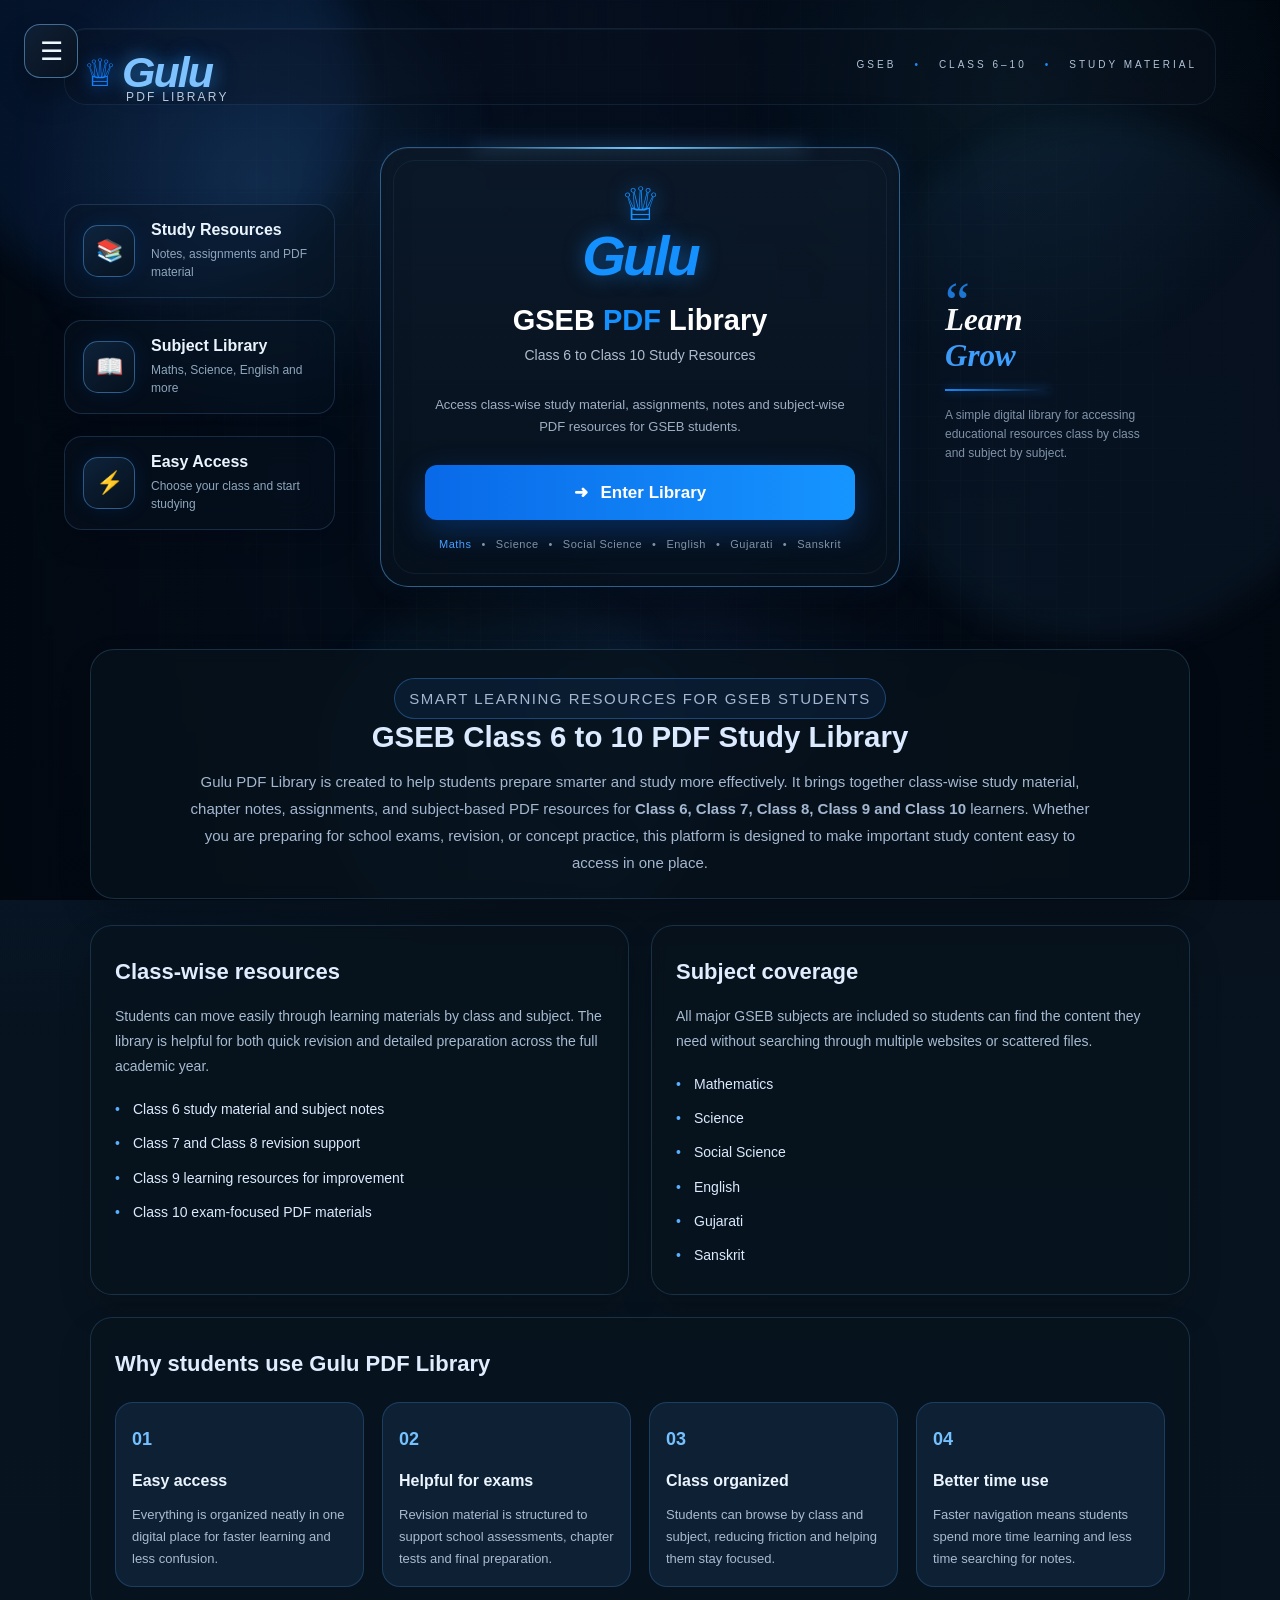
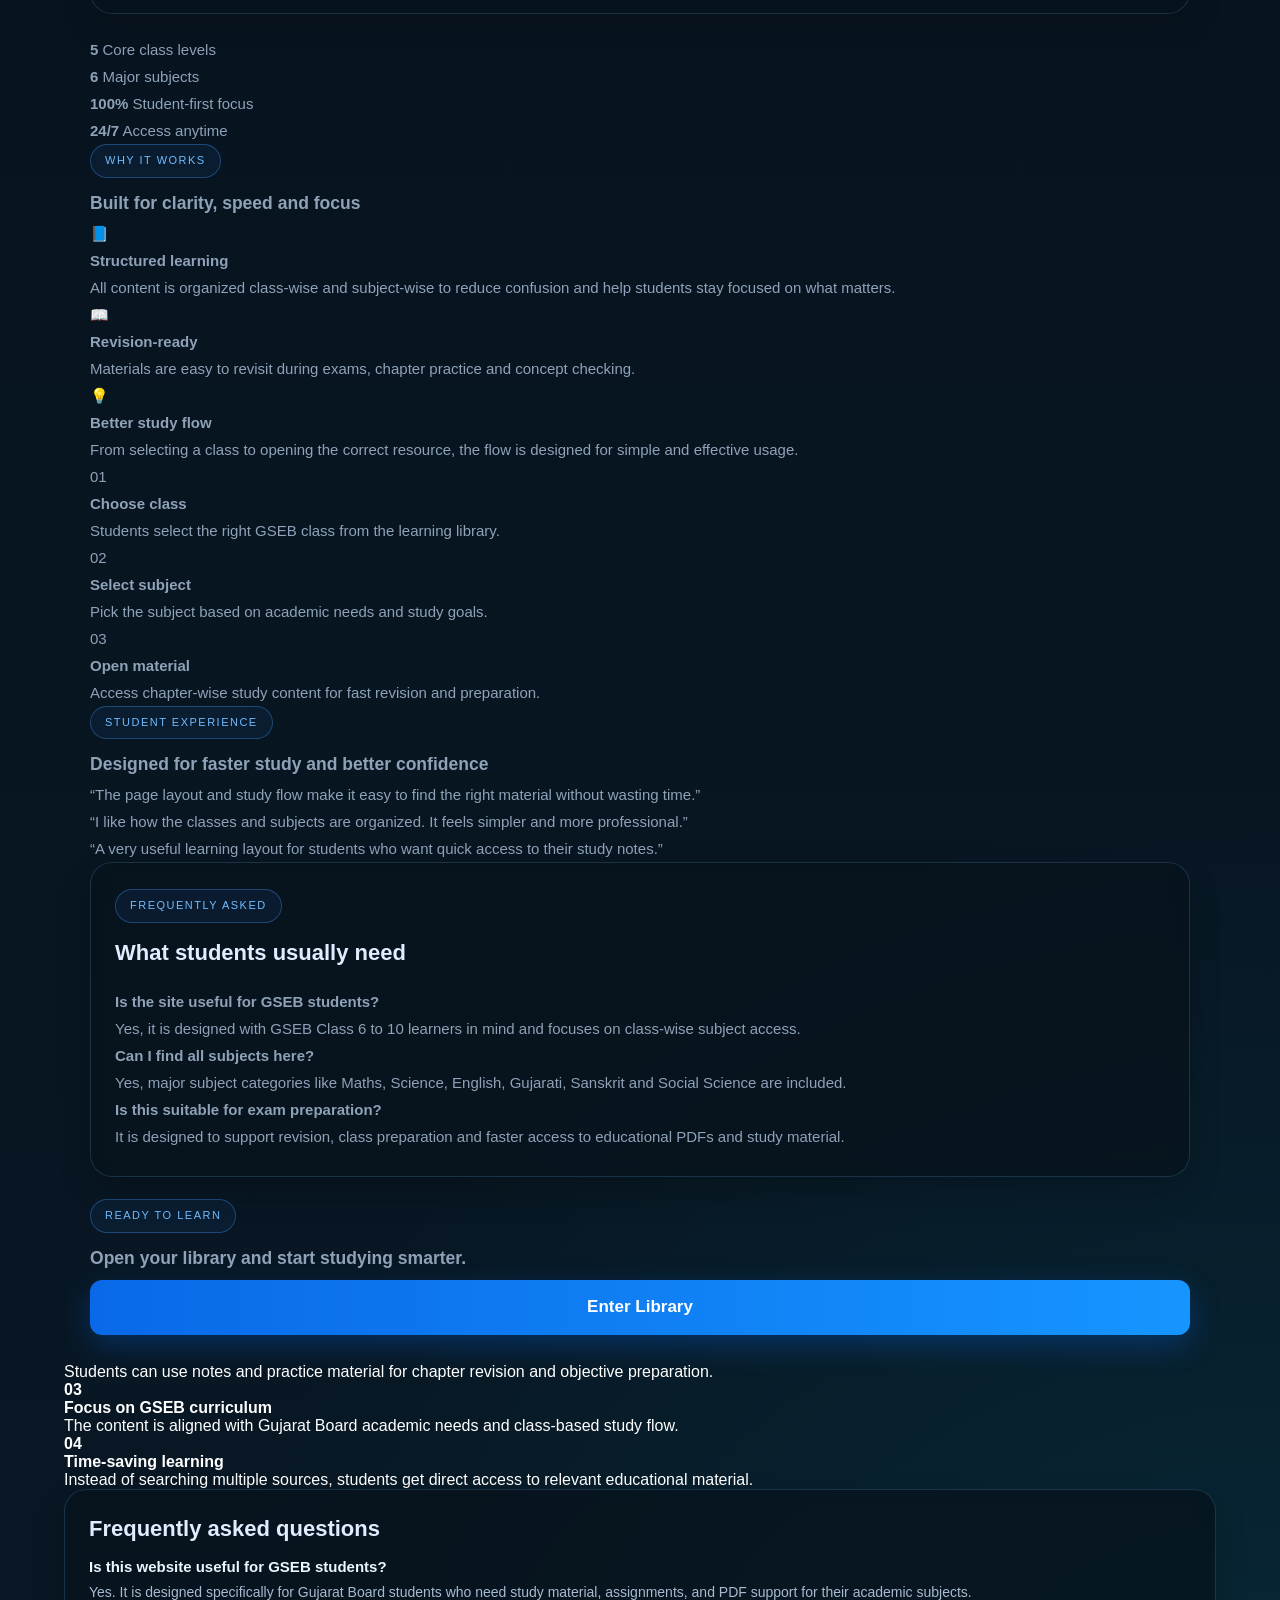
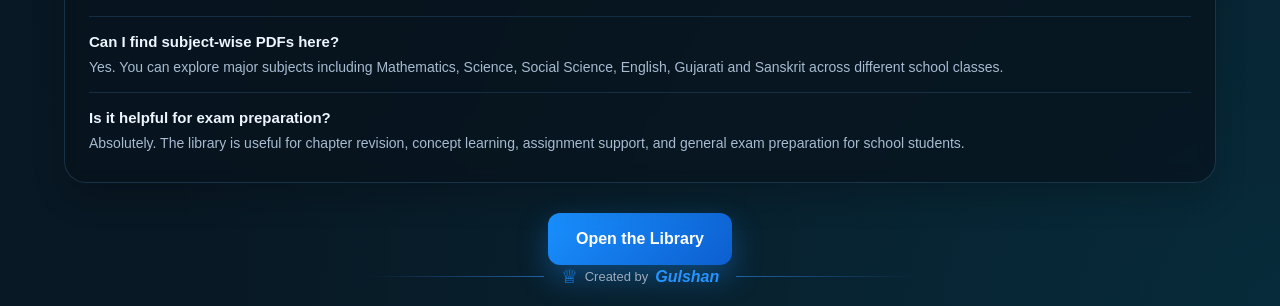
==== index.html @ 65ab962f "gg" ====
<!DOCTYPE html>
<html lang="en">

<head>

    <!-- =========================================
         BASIC SEO / DOCUMENT SETTINGS
    ========================================== -->

    <meta charset="UTF-8">

    <meta
        name="viewport"
        content="width=device-width, initial-scale=1.0"
    >

    <meta
        name="theme-color"
        content="#07111f"
    >

    <meta
        name="author"
        content="Gulshan"
    >

    <meta
        name="description"
        content="Gulu PDF Library offers GSEB Class 6 to 10 study material, notes, assignments, important questions and subject-wise PDF resources for Maths, Science, Social Science, English, Gujarati and Sanskrit."
    >

    <meta
        name="keywords"
        content="Gulu PDF Library, GSEB study material, GSEB Class 6 to 10, Gujarat Board notes, Class 6 PDF, Class 7 PDF, Class 8 PDF, Class 9 PDF, Class 10 PDF, Maths PDF, Science PDF, Social Science PDF, English PDF, Gujarati PDF, Sanskrit PDF, GSEB assignments, GSEB questions, student study resources"
    >

    <meta
        name="robots"
        content="index, follow, max-image-preview:large"
    >

    <meta
        name="googlebot"
        content="index, follow"
    >


    <!-- Canonical -->

    <link
        rel="canonical"
        href="https://luminexcodes-cpu.github.io/PDF_VIEWER_WEBSITE/"
    >


    <!-- Open Graph -->

    <meta
        property="og:type"
        content="website"
    >

    <meta
        property="og:title"
        content="Gulu PDF Library | GSEB Class 6 to 10 Study Material"
    >

    <meta
        property="og:description"
        content="GSEB Class 6 to 10 study material, assignments, notes and subject-wise PDF resources for students."
    >

    <meta
        property="og:url"
        content="https://luminexcodes-cpu.github.io/PDF_VIEWER_WEBSITE/"
    >

    <meta
        property="og:site_name"
        content="Gulu PDF Library"
    >

    <meta
        property="og:image"
        content="https://luminexcodes-cpu.github.io/PDF_VIEWER_WEBSITE/logo.png"
    >


    <!-- Browser title -->

    <title>
        Gulu PDF Library | GSEB Class 6 to 10 Study Material & Assignments
    </title>


    <!-- CSS -->

    <link
        rel="stylesheet"
        href="./css/style.css"
    >


    <!-- Favicon -->

    <link
        rel="icon"
        type="image/png"
        href="./logo.png"
    >


    <!-- Structured Data -->

    <script type="application/ld+json">
    {
        "@context": "https://schema.org",
        "@type": "WebSite",
        "name": "Gulu PDF Library",
        "url": "https://luminexcodes-cpu.github.io/PDF_VIEWER_WEBSITE/",
        "description": "Study material and PDF library for GSEB students from Class 6 to Class 10.",
        "publisher": {
            "@type": "Person",
            "name": "Gulshan"
        }
    }
    </script>

</head>


<body>

<div class="page-backdrop" aria-hidden="true">
    <span class="orb orb-one"></span>
    <span class="orb orb-two"></span>
    <span class="orb orb-three"></span>
    <div class="grid-glow"></div>
</div>


<!-- =========================================
     BACKGROUND VIDEO
========================================== -->

<div class="video-bg">

    <video
        autoplay
        loop
        muted
        playsinline
        preload="metadata"
        aria-hidden="true"
    >

        <source
            src="./background.mp4"
            type="video/mp4"
        >

        Your browser does not support background video.

    </video>

</div>


<div class="video-overlay"></div>



<!-- =========================================
     MAIN PAGE
========================================== -->

<main class="page">


    <!-- =====================================
         HEADER
    ====================================== -->

    <header class="topbar">

        <div class="brand">

            <div class="brand-logo">

                <span class="crown">
                    ♕
                </span>

                <span class="gulu-text">
                    Gulu
                </span>

            </div>


            <div class="brand-subtitle">
                PDF LIBRARY
            </div>

        </div>


        <div class="top-right">

            GSEB

            <span>•</span>

            CLASS 6–10

            <span>•</span>

            STUDY MATERIAL

        </div>

    </header>


    <!-- =====================================
         LEFT MENU PANEL
    ====================================== -->

    <div class="side-menu" id="sideMenu">

        <button
            type="button"
            class="menu-toggle"
            id="menuToggle"
            aria-label="Open menu"
            aria-expanded="false"
        >
            ☰
        </button>

        <div class="side-menu-panel" id="sideMenuPanel" aria-label="Menu options">

            <div class="menu-heading">Menu</div>

            <a href="index.html">Home</a>
            <a href="about.html">About</a>
            <a href="contact.html">Contact</a>
            <a href="#">Settings</a>
            <a href="#">Profile</a>

        </div>

    </div>


    <!-- =====================================
         HERO
    ====================================== -->

    <section class="hero">


        <!-- LEFT INFORMATION -->

        <div class="side-info left-info">


            <div class="info-item">

                <div class="info-icon">
                    📚
                </div>

                <div>

                    <h3>
                        Study Resources
                    </h3>

                    <p>
                        Notes, assignments and PDF material
                    </p>

                </div>

            </div>



            <div class="info-item">

                <div class="info-icon">
                    📖
                </div>

                <div>

                    <h3>
                        Subject Library
                    </h3>

                    <p>
                        Maths, Science, English and more
                    </p>

                </div>

            </div>



            <div class="info-item">

                <div class="info-icon">
                    ⚡
                </div>

                <div>

                    <h3>
                        Easy Access
                    </h3>

                    <p>
                        Choose your class and start studying
                    </p>

                </div>

            </div>


        </div>



        <!-- ==================================
             MAIN CARD
        ================================== -->

        <div class="login-box">


            <!-- GULU BRAND -->

            <div class="login-logo">

                <div class="logo-crown">
                    ♕
                </div>

                <div class="logo-name">
                    Gulu
                </div>

            </div>



            <h1>

                GSEB

                <span>
                    PDF
                </span>

                Library

            </h1>


            <p class="login-subtitle">

                Class 6 to Class 10 Study Resources

            </p>



            <!-- INTRO -->

            <div
                style="
                    margin-bottom: 22px;
                    text-align: center;
                    color: #9eafc3;
                    font-size: 13px;
                    line-height: 1.7;
                "
            >

                Access class-wise study material,
                assignments, notes and subject-wise
                PDF resources for GSEB students.

            </div>



            <!-- ENTER BUTTON -->

            <button
                type="button"
                class="login-button"
                id="enterLibraryBtn"
            >

                <span>
                    ➜
                </span>

                Enter Library

            </button>



            <!-- SUBJECT SUMMARY -->

            <div
                class="security-line"
                style="
                    flex-wrap: wrap;
                    line-height: 1.7;
                "
            >

                <span>
                    Maths
                </span>

                <span>
                    •
                </span>

                <span>
                    Science
                </span>

                <span>
                    •
                </span>

                <span>
                    Social Science
                </span>

                <span>
                    •
                </span>

                <span>
                    English
                </span>

                <span>
                    •
                </span>

                <span>
                    Gujarati
                </span>

                <span>
                    •
                </span>

                <span>
                    Sanskrit
                </span>

            </div>


        </div>



        <!-- ==================================
             RIGHT SIDE
        ================================== -->

        <div class="side-info right-info">

            <div class="quote-mark">
                “
            </div>


            <h2>

                Learn

                <br>

                <span>
                    Grow
                </span>

            </h2>


            <div class="quote-line"></div>


            <p
                style="
                    margin-top: 15px;
                    color: #8194aa;
                    font-size: 12px;
                    line-height: 1.6;
                    max-width: 210px;
                "
            >
                A simple digital library for
                accessing educational resources
                class by class and subject by subject.

            </p>

        </div>


    </section>



    <!-- =====================================
         SEO CONTENT
    ====================================== -->

    <section class="seo-content" aria-label="Gulu PDF Library information and study resources">

        <div class="seo-intro">

            <p class="eyebrow">
                Smart learning resources for GSEB students
            </p>

            <h2>
                GSEB Class 6 to 10 PDF Study Library
            </h2>

            <p>
                Gulu PDF Library is created to help students prepare smarter and study more effectively.
                It brings together class-wise study material, chapter notes, assignments, and subject-based
                PDF resources for <strong>Class 6, Class 7, Class 8, Class 9 and Class 10</strong> learners.
                Whether you are preparing for school exams, revision, or concept practice, this platform is
                designed to make important study content easy to access in one place.
            </p>

        </div>


        <div class="content-grid">

            <article class="info-panel">

                <h3>
                    Class-wise resources
                </h3>

                <p>
                    Students can move easily through learning materials by class and subject. The library is
                    helpful for both quick revision and detailed preparation across the full academic year.
                </p>

                <ul class="resource-list">
                    <li>Class 6 study material and subject notes</li>
                    <li>Class 7 and Class 8 revision support</li>
                    <li>Class 9 learning resources for improvement</li>
                    <li>Class 10 exam-focused PDF materials</li>
                </ul>

            </article>


            <article class="info-panel">

                <h3>
                    Subject coverage
                </h3>

                <p>
                    All major GSEB subjects are included so students can find the content they need without
                    searching through multiple websites or scattered files.
                </p>

                <ul class="resource-list">
                    <li>Mathematics</li>
                    <li>Science</li>
                    <li>Social Science</li>
                    <li>English</li>
                    <li>Gujarati</li>
                    <li>Sanskrit</li>
                </ul>

            </article>

        </div>


        <article class="info-panel full-width">

            <h3>
                Why students use Gulu PDF Library
            </h3>

            <div class="benefit-grid">

                <div>
                    <strong>01</strong>
                    <h4>Easy access</h4>
                    <p>Everything is organized neatly in one digital place for faster learning and less confusion.</p>
                </div>

                <div>
                    <strong>02</strong>
                    <h4>Helpful for exams</h4>
                    <p>Revision material is structured to support school assessments, chapter tests and final preparation.</p>
                </div>

                <div>
                    <strong>03</strong>
                    <h4>Class organized</h4>
                    <p>Students can browse by class and subject, reducing friction and helping them stay focused.</p>
                </div>

                <div>
                    <strong>04</strong>
                    <h4>Better time use</h4>
                    <p>Faster navigation means students spend more time learning and less time searching for notes.</p>
                </div>

            </div>

        </article>

        <div class="stats-strip">
            <div class="stat-item">
                <strong>5</strong>
                <span>Core class levels</span>
            </div>
            <div class="stat-item">
                <strong>6</strong>
                <span>Major subjects</span>
            </div>
            <div class="stat-item">
                <strong>100%</strong>
                <span>Student-first focus</span>
            </div>
            <div class="stat-item">
                <strong>24/7</strong>
                <span>Access anytime</span>
            </div>
        </div>

        <div class="feature-showcase">
            <div class="feature-header">
                <p class="eyebrow">Why it works</p>
                <h3>Built for clarity, speed and focus</h3>
            </div>

            <div class="feature-grid">
                <article class="feature-box-large">
                    <span>📘</span>
                    <h4>Structured learning</h4>
                    <p>All content is organized class-wise and subject-wise to reduce confusion and help students stay focused on what matters.</p>
                </article>
                <article class="feature-box-large">
                    <span>📖</span>
                    <h4>Revision-ready</h4>
                    <p>Materials are easy to revisit during exams, chapter practice and concept checking.</p>
                </article>
                <article class="feature-box-large">
                    <span>💡</span>
                    <h4>Better study flow</h4>
                    <p>From selecting a class to opening the correct resource, the flow is designed for simple and effective usage.</p>
                </article>
            </div>
        </div>

        <div class="process-grid">
            <article class="process-card">
                <span>01</span>
                <h4>Choose class</h4>
                <p>Students select the right GSEB class from the learning library.</p>
            </article>
            <article class="process-card">
                <span>02</span>
                <h4>Select subject</h4>
                <p>Pick the subject based on academic needs and study goals.</p>
            </article>
            <article class="process-card">
                <span>03</span>
                <h4>Open material</h4>
                <p>Access chapter-wise study content for fast revision and preparation.</p>
            </article>
        </div>

        <div class="testimonial-panel">
            <p class="eyebrow">Student experience</p>
            <h3>Designed for faster study and better confidence</h3>
            <div class="quote-grid">
                <blockquote>
                    “The page layout and study flow make it easy to find the right material without wasting time.”
                </blockquote>
                <blockquote>
                    “I like how the classes and subjects are organized. It feels simpler and more professional.”
                </blockquote>
                <blockquote>
                    “A very useful learning layout for students who want quick access to their study notes.”
                </blockquote>
            </div>
        </div>

        <div class="faq-box">
            <div class="faq-header">
                <p class="eyebrow">Frequently asked</p>
                <h3>What students usually need</h3>
            </div>

            <div class="faq-item-home">
                <h4>Is the site useful for GSEB students?</h4>
                <p>Yes, it is designed with GSEB Class 6 to 10 learners in mind and focuses on class-wise subject access.</p>
            </div>
            <div class="faq-item-home">
                <h4>Can I find all subjects here?</h4>
                <p>Yes, major subject categories like Maths, Science, English, Gujarati, Sanskrit and Social Science are included.</p>
            </div>
            <div class="faq-item-home">
                <h4>Is this suitable for exam preparation?</h4>
                <p>It is designed to support revision, class preparation and faster access to educational PDFs and study material.</p>
            </div>
        </div>

        <div class="cta-banner">
            <div>
                <p class="eyebrow">Ready to learn</p>
                <h3>Open your library and start studying smarter.</h3>
            </div>
            <button type="button" class="login-button" id="enterLibraryBtnHome">Enter Library</button>
        </div>

    </section>

                    <p>Students can use notes and practice material for chapter revision and objective preparation.</p>
                </div>

                <div>
                    <strong>03</strong>
                    <h4>Focus on GSEB curriculum</h4>
                    <p>The content is aligned with Gujarat Board academic needs and class-based study flow.</p>
                </div>

                <div>
                    <strong>04</strong>
                    <h4>Time-saving learning</h4>
                    <p>Instead of searching multiple sources, students get direct access to relevant educational material.</p>
                </div>

            </div>

        </article>


        <div class="faq-box">

            <h3>
                Frequently asked questions
            </h3>

            <dl class="faq-list">

                <div>
                    <dt>Is this website useful for GSEB students?</dt>
                    <dd>
                        Yes. It is designed specifically for Gujarat Board students who need study material,
                        assignments, and PDF support for their academic subjects.
                    </dd>
                </div>

                <div>
                    <dt>Can I find subject-wise PDFs here?</dt>
                    <dd>
                        Yes. You can explore major subjects including Mathematics, Science, Social Science,
                        English, Gujarati and Sanskrit across different school classes.
                    </dd>
                </div>

                <div>
                    <dt>Is it helpful for exam preparation?</dt>
                    <dd>
                        Absolutely. The library is useful for chapter revision, concept learning, assignment support,
                        and general exam preparation for school students.
                    </dd>
                </div>

            </dl>

        </div>


        <div class="cta-wrap">
            <a href="classes.html" class="cta-link">
                Open the Library
            </a>
        </div>

    </section>



    <!-- =====================================
         FOOTER
    ====================================== -->

    <footer class="footer">

        <div class="footer-line"></div>


        <div class="footer-content">

            <span class="footer-crown">
                ♕
            </span>

            <span>
                Created by
            </span>

            <strong>
                Gulshan
            </strong>

        </div>


        <div class="footer-line"></div>

    </footer>


</main>



<!-- =========================================
     ENTER LIBRARY
========================================== -->

<script>

    const sideMenu = document.getElementById("sideMenu");
    const menuToggle = document.getElementById("menuToggle");

    menuToggle.addEventListener("click", function () {
        const isOpen = sideMenu.classList.toggle("open");
        menuToggle.setAttribute("aria-expanded", String(isOpen));
    });

    document.addEventListener("click", function (event) {
        if (!sideMenu.contains(event.target)) {
            sideMenu.classList.remove("open");
            menuToggle.setAttribute("aria-expanded", "false");
        }
    });

    document
        .getElementById("enterLibraryBtn")
        .addEventListener(
            "click",
            function () {

                window.location.href =
                    "classes.html";

            }
        );

</script>



<!-- =========================================
     BACKGROUND MUSIC
========================================== -->

<script src="./js/bg-music.js"></script>


</body>

</html>
---- css/style.css ----
/* =========================================================
   GULU PDF LIBRARY
   FINAL GLOBAL STYLESHEET
========================================================= */


/* =========================================================
   RESET
========================================================= */

* {
    margin: 0;
    padding: 0;
    box-sizing: border-box;
}


html,
body {
    width: 100%;
    min-height: 100%;
}


html {
    scroll-behavior: smooth;
}


body {
    position: relative;

    font-family:
        "Segoe UI",
        Arial,
        Helvetica,
        sans-serif;

    background:
        radial-gradient(circle at top left, rgba(26, 118, 255, 0.22), transparent 28%),
        radial-gradient(circle at bottom right, rgba(0, 209, 255, 0.10), transparent 30%),
        linear-gradient(180deg, #040a13 0%, #07131f 30%, #081824 100%);

    color: #ffffff;

    overflow-x: hidden;

    -webkit-font-smoothing: antialiased;

    text-rendering: optimizeLegibility;
}


body::before {
    content: "";
    position: fixed;
    inset: 0;
    z-index: 0;
    pointer-events: none;
    background:
        radial-gradient(circle at 20% 20%, rgba(95, 182, 255, 0.14), transparent 20%),
        radial-gradient(circle at 80% 10%, rgba(81, 210, 255, 0.08), transparent 22%),
        radial-gradient(circle at 55% 70%, rgba(58, 126, 255, 0.08), transparent 26%);
}


.page-backdrop {
    position: fixed;
    inset: 0;
    z-index: 0;
    overflow: hidden;
    pointer-events: none;
}


.orb {
    position: absolute;
    border-radius: 50%;
    filter: blur(16px);
    opacity: 0.52;
    animation: floatOrb 16s ease-in-out infinite alternate;
}


.orb-one {
    width: 420px;
    height: 420px;
    background: rgba(35, 120, 255, 0.18);
    top: -120px;
    left: -60px;
}


.orb-two {
    width: 520px;
    height: 520px;
    background: rgba(83, 173, 255, 0.12);
    right: -80px;
    top: 120px;
    animation-delay: 1s;
}


.orb-three {
    width: 380px;
    height: 380px;
    background: rgba(80, 196, 255, 0.10);
    bottom: -60px;
    left: 25%;
    animation-delay: 2s;
}


.grid-glow {
    position: absolute;
    inset: 0;
    background-image:
        linear-gradient(rgba(255, 255, 255, 0.03) 1px, transparent 1px),
        linear-gradient(90deg, rgba(255, 255, 255, 0.03) 1px, transparent 1px);
    background-size: 32px 32px;
    mask-image: radial-gradient(circle at center, black 40%, transparent 100%);
    opacity: 0.45;
}


@keyframes floatOrb {
    0% {
        transform: translate3d(0, 0, 0) scale(1);
    }
    100% {
        transform: translate3d(20px, 25px, 0) scale(1.06);
    }
}


button,
input,
textarea,
select {
    font: inherit;
}


button {
    -webkit-tap-highlight-color: transparent;
}


::selection {
    background: rgba(35, 143, 255, 0.30);
    color: #ffffff;
}


/* =========================================================
   GLOBAL SCROLLBAR
========================================================= */

::-webkit-scrollbar {
    width: 9px;
}


::-webkit-scrollbar-track {
    background: #07111f;
}


::-webkit-scrollbar-thumb {
    background: #16395f;
    border-radius: 20px;
}


::-webkit-scrollbar-thumb:hover {
    background: #1e5c96;
}


/* =========================================================
   BACKGROUND VIDEO
========================================================= */

.video-bg {
    position: fixed;

    inset: 0;

    width: 100%;
    height: 100%;

    overflow: hidden;

    z-index: -2;

    pointer-events: none;
}


.video-bg video {
    width: 100%;
    height: 100%;

    object-fit: cover;

    object-position: center;
}


/* =========================================================
   BACKGROUND OVERLAY
========================================================= */

.video-overlay {
    position: fixed;

    inset: 0;

    background:
        linear-gradient(
            90deg,
            rgba(2, 7, 15, 0.90),
            rgba(4, 12, 25, 0.64),
            rgba(2, 7, 15, 0.80)
        );

    backdrop-filter: blur(1.5px);

    -webkit-backdrop-filter: blur(1.5px);

    z-index: -1;

    pointer-events: none;
}


/* =========================================================
   INDEX PAGE
========================================================= */

.page {
    position: relative;
    z-index: 1;

    width: min(1400px, 100%);
    min-height: 100vh;
    margin: 0 auto;

    display: flex;
    flex-direction: column;

    padding:
        28px
        5%
        18px;
}


/* =========================================================
   INDEX TOP BAR
========================================================= */

.topbar {
    width: 100%;
    max-width: 1280px;
    margin: 0 auto;

    display: flex;
    justify-content: space-between;
    align-items: flex-start;
    gap: 20px;

    padding: 14px 18px 0;
    border-radius: 22px;
    background: rgba(10, 18, 30, 0.30);
    border: 1px solid rgba(122, 193, 255, 0.10);
    box-shadow: inset 0 1px 0 rgba(255, 255, 255, 0.04);
}


.side-menu {
    position: fixed;
    left: 24px;
    top: 24px;
    z-index: 60;
}


.side-menu-panel,
.info-item,
.login-box,
.seo-intro,
.info-panel,
.faq-box {
    backdrop-filter: blur(14px);
    -webkit-backdrop-filter: blur(14px);
}


.menu-toggle {
    width: 54px;
    height: 54px;

    border: 1px solid rgba(126, 196, 255, 0.50);
    border-radius: 16px;

    background: linear-gradient(135deg, rgba(16, 32, 53, 0.95), rgba(8, 18, 31, 0.92));

    color: #edf8ff;
    font-size: 26px;
    line-height: 1;

    cursor: pointer;

    box-shadow: 0 16px 30px rgba(0, 0, 0, 0.28);

    transition: transform 0.25s ease, border-color 0.25s ease, box-shadow 0.25s ease;
}


.menu-toggle:hover {
    transform: translateY(-2px);
    border-color: rgba(142, 209, 255, 0.82);
    box-shadow: 0 20px 36px rgba(10, 86, 180, 0.26);
}


.side-menu-panel {
    position: absolute;
    left: 0;
    top: 66px;

    width: 220px;
    padding: 14px 12px 12px;

    border: 1px solid rgba(120, 188, 255, 0.35);
    border-radius: 18px;

    background: rgba(9, 18, 30, 0.90);
    backdrop-filter: blur(18px);
    -webkit-backdrop-filter: blur(18px);

    transform: translateX(-118%);
    opacity: 0;
    pointer-events: none;

    transition: transform 0.30s cubic-bezier(0.22, 1, 0.36, 1), opacity 0.30s ease;

    box-shadow: 0 20px 35px rgba(0, 0, 0, 0.35);
}


.side-menu.open .side-menu-panel {
    transform: translateX(0);
    opacity: 1;
    pointer-events: auto;
}


.menu-heading {
    padding: 0 10px 10px;
    color: #7cc3ff;
    font-size: 11px;
    font-weight: 700;
    letter-spacing: 1.8px;
    text-transform: uppercase;
}


.side-menu-panel a {
    display: block;
    margin-top: 8px;
    padding: 12px 12px;
    border-radius: 12px;

    background: rgba(255, 255, 255, 0.02);
    color: #eaf5ff;
    text-decoration: none;
    font-size: 14px;
    font-weight: 600;

    transition: background 0.25s ease, transform 0.25s ease, border 0.25s ease;
    border: 1px solid transparent;
}


.side-menu-panel a:hover {
    background: rgba(45, 123, 214, 0.18);
    border-color: rgba(119, 197, 255, 0.25);
    transform: translateX(4px);
}


.brand {
    display: flex;
    flex-direction: column;
    align-items: flex-start;
    padding: 8px 0 0;
}


.brand-logo {
    display: flex;

    align-items: center;

    gap: 5px;
}


.crown {
    color: #1683ff;

    font-size: 38px;

    line-height: 1;

    text-shadow:
        0 0 15px
        rgba(22, 131, 255, 0.75);
}


.gulu-text {
    color: #7ec3ff;

    font-size: 43px;

    font-weight: 800;

    font-style: italic;

    letter-spacing: -2px;

    line-height: 1;

    text-shadow:
        0 0 18px rgba(61, 164, 255, 0.55),
        0 0 32px rgba(61, 164, 255, 0.22);
}


.brand-subtitle {
    margin-left: 43px;
    margin-top: -4px;

    color: #b9c9db;
    font-size: 12px;
    letter-spacing: 2.2px;
    text-transform: uppercase;
}


.top-right {
    display: flex;
    align-items: center;
    gap: 10px;
    padding-top: 16px;

    color: #b2c3d7;
    font-size: 10px;
    letter-spacing: 3px;
    text-transform: uppercase;
    text-align: right;
}


.top-right span {
    color: #198bff;

    padding:
        0 8px;
}


/* =========================================================
   INDEX HERO
========================================================= */

.hero {
    flex: 1;

    width: min(1280px, 100%);
    margin: 0 auto;

    display: grid;
    grid-template-columns:
        minmax(180px, 1fr)
        minmax(360px, 520px)
        minmax(180px, 1fr);

    align-items: center;
    gap: 45px;

    padding: 42px 0 40px;
}


/* =========================================================
   SIDE INFO
========================================================= */

.side-info {
    max-width: 290px;
}


.left-info {
    justify-self: end;
}


.right-info {
    justify-self: start;
    text-align: left;
}


.info-item {
    display: flex;
    align-items: center;
    gap: 16px;

    margin: 22px 0;
    padding: 16px 18px;

    border: 1px solid rgba(115, 180, 255, 0.18);
    border-radius: 18px;

    background: rgba(8, 20, 34, 0.42);
    box-shadow: 0 12px 28px rgba(1, 8, 19, 0.18);
}


.info-icon {
    width: 52px;
    height: 52px;

    display: flex;
    align-items: center;
    justify-content: center;

    flex-shrink: 0;

    border: 1px solid rgba(91, 178, 255, 0.44);
    border-radius: 15px;

    background: linear-gradient(145deg, rgba(16, 40, 66, 0.82), rgba(8, 18, 31, 0.70));

    color: #69c0ff;
    font-size: 22px;
    box-shadow: 0 0 20px rgba(0, 121, 255, 0.12);
}


.info-item h3 {
    font-size: 16px;
    margin-bottom: 6px;
    color: #ebf5ff;
}


.info-item p {
    color: #8ea6bc;
    font-size: 12px;
    line-height: 1.5;
}


/* =========================================================
   CENTRAL INDEX CARD
========================================================= */

.login-box {
    width: 100%;
    max-width: 520px;
    justify-self: center;

    padding: 38px 44px 32px;

    border: 1px solid rgba(95, 182, 255, 0.45);
    border-radius: 28px;

    background:
        linear-gradient(180deg, rgba(12, 25, 41, 0.94), rgba(7, 18, 30, 0.88));

    box-shadow:
        0 30px 70px rgba(0, 0, 0, 0.52),
        0 0 30px rgba(30, 119, 235, 0.14),
        inset 0 1px 0 rgba(255, 255, 255, 0.04),
        inset 0 -12px 30px rgba(8, 17, 31, 0.25);

    position: relative;
}


.login-box::before {
    content: "";
    position: absolute;
    top: -1px;
    left: 18%;
    width: 64%;
    height: 2px;

    background: linear-gradient(90deg, transparent, #76c8ff, transparent);
    box-shadow: 0 0 18px rgba(118, 200, 255, 0.9);
}


.login-box::after {
    content: "";
    position: absolute;
    inset: 12px;
    border: 1px solid rgba(133, 194, 255, 0.08);
    border-radius: 22px;
    pointer-events: none;
}


/* =========================================================
   INDEX LOGO
========================================================= */

.login-logo {
    text-align: center;

    margin-bottom: 9px;
}


.logo-crown {
    color: #1590ff;

    font-size: 46px;

    line-height: 0.8;

    text-shadow:
        0 0 20px
        rgba(21, 144, 255, 0.70);
}


.logo-name {
    margin-top: 5px;

    color: #1590ff;

    font-size: 56px;

    line-height: 1;

    font-weight: 700;

    font-style: italic;

    letter-spacing: -3px;

    text-shadow:
        0 0 20px
        rgba(21, 144, 255, 0.50);
}


.login-box h1 {
    text-align: center;

    font-size: 29px;

    margin-top: 20px;

    margin-bottom: 8px;
}


.login-box h1 span {
    color: #1590ff;
}


.login-subtitle {
    color: #aebdce;

    text-align: center;

    font-size: 14px;

    margin-bottom: 28px;

    line-height: 1.5;
}


/* =========================================================
   INDEX MAIN BUTTON
========================================================= */

.login-button {
    width: 100%;

    min-height: 55px;

    margin-top: 5px;

    border: none;

    border-radius: 12px;

    background:
        linear-gradient(
            90deg,
            #0969e8,
            #1695ff
        );

    color: #ffffff;

    font-size: 17px;

    font-weight: 700;

    cursor: pointer;

    box-shadow:
        0 10px 30px
        rgba(0, 112, 255, 0.28);

    transition:
        transform 0.25s ease,
        box-shadow 0.25s ease,
        filter 0.25s ease;
}


.login-button span {
    margin-right: 8px;
}


.login-button:hover {
    transform:
        translateY(-2px);

    box-shadow:
        0 14px 35px
        rgba(0, 112, 255, 0.40);

    filter: brightness(1.06);
}


.login-button:active {
    transform:
        translateY(0);
}


/* =========================================================
   UNUSED LOGIN SUPPORT
   Kept for compatibility with old markup.
========================================================= */

.input-group {
    position: relative;

    width: 100%;

    margin-bottom: 14px;
}


.input-group input {
    width: 100%;

    height: 54px;

    padding:
        0 50px
        0 47px;

    color: #ffffff;

    font-size: 15px;

    outline: none;

    border:
        1px solid
        rgba(122, 155, 192, 0.35);

    border-radius: 12px;

    background:
        rgba(9, 24, 42, 0.65);

    transition:
        border-color 0.25s ease,
        box-shadow 0.25s ease;
}


.input-group input::placeholder {
    color: #8999ad;
}


.input-group input:focus {
    border-color:
        rgba(41, 145, 255, 0.90);

    box-shadow:
        0 0 0 3px
        rgba(41, 145, 255, 0.09);
}


.input-icon {
    position: absolute;

    left: 17px;

    top: 50%;

    transform:
        translateY(-50%);

    color: #62aefb;

    font-size: 19px;

    z-index: 1;
}


.show-password {
    position: absolute;

    right: 13px;

    top: 50%;

    transform:
        translateY(-50%);

    border: none;

    background: transparent;

    cursor: pointer;

    color: #8fa3ba;

    font-size: 18px;
}


.show-password:hover {
    color: #45a4ff;
}


#message {
    min-height: 20px;

    margin-top: 13px;

    text-align: center;

    color: #ff7070;

    font-size: 13px;
}


.security-line {
    display: flex;

    justify-content: center;

    align-items: center;

    gap: 10px;

    margin-top: 15px;

    color: #8292a7;

    font-size: 11px;

    letter-spacing: 0.5px;
}


.security-line span:first-child {
    color: #459eff;
}


/* =========================================================
   QUOTE
========================================================= */

.quote-mark {
    color: #238fff;

    font-family: Georgia, serif;

    font-size: 56px;

    height: 32px;

    opacity: 0.8;
}


.right-info h2 {
    font-size: 31px;

    font-style: italic;

    line-height: 1.15;

    font-family: Georgia, serif;
}


.right-info h2 span {
    color: #3fa0ff;
}


.quote-line {
    width: 105px;

    height: 2px;

    margin-top: 15px;

    background:
        linear-gradient(
            90deg,
            #1c8fff,
            transparent
        );

    box-shadow:
        0 0 10px
        rgba(28, 143, 255, 0.50);
}


.seo-content {
    width: min(1100px, 100%);
    margin: 0 auto 28px;
    color: #8fa2b8;
    line-height: 1.8;
    font-size: 15px;
    padding: 22px 0 0;
}


.seo-intro,
.info-panel,
.faq-box {
    border: 1px solid rgba(116, 188, 255, 0.18);
    background: rgba(8, 18, 29, 0.72);
    box-shadow: 0 16px 32px rgba(0, 0, 0, 0.18);
    backdrop-filter: blur(8px);
    -webkit-backdrop-filter: blur(8px);
}


.seo-intro {
    text-align: center;
    margin-bottom: 26px;
    padding: 28px 26px 22px;
    border-radius: 24px;
}


.eyebrow {
    display: inline-block;

    margin-bottom: 10px;

    padding: 6px 14px;

    border: 1px solid rgba(67, 152, 255, 0.35);

    border-radius: 999px;

    background: rgba(14, 38, 63, 0.55);

    color: #71bcff;

    font-size: 11px;

    letter-spacing: 1.5px;

    text-transform: uppercase;
}


.seo-intro h2 {
    color: #dceaff;

    font-size: clamp(24px, 2.3vw, 36px);

    margin-bottom: 14px;

    line-height: 1.2;
}


.seo-intro p {
    max-width: 900px;

    margin: 0 auto;

    color: #a4b7d0;

    font-size: 15px;
}


.content-grid {
    display: grid;
    grid-template-columns: repeat(2, minmax(0, 1fr));
    gap: 22px;
    margin-bottom: 22px;
}


.info-panel {
    padding: 26px 24px;
    border-radius: 22px;
}


.info-panel h3 {
    color: #e1ecff;

    font-size: 22px;

    margin-bottom: 12px;
}


.info-panel p {
    color: #a7bbd1;

    font-size: 14px;
}


.resource-list {
    margin-top: 18px;

    list-style: none;

    display: grid;

    gap: 9px;
}


.resource-list li {
    position: relative;

    padding-left: 18px;

    color: #dceafe;

    font-size: 14px;
}


.resource-list li::before {
    content: "•";

    position: absolute;

    left: 0;

    color: #5ab0ff;
}


.full-width {
    margin-bottom: 22px;
}


.benefit-grid {
    display: grid;

    grid-template-columns: repeat(4, minmax(0, 1fr));

    gap: 18px;

    margin-top: 18px;
}


.benefit-grid > div {
    padding: 20px 16px 16px;

    border-radius: 18px;

    background: rgba(19, 41, 63, 0.72);

    border: 1px solid rgba(80, 166, 255, 0.22);
}


.benefit-grid strong {
    display: inline-block;

    margin-bottom: 12px;

    color: #75c1ff;

    font-size: 18px;
}


.benefit-grid h4 {
    margin-bottom: 8px;

    color: #ebf4ff;

    font-size: 16px;
}


.benefit-grid p {
    color: #a9bad0;

    font-size: 13px;

    line-height: 1.7;
}


.faq-box {
    padding: 26px 24px;
    border-radius: 22px;
    margin-bottom: 22px;
}


.faq-box h3 {
    color: #e1ecff;

    font-size: 22px;

    margin-bottom: 16px;
}


.faq-list {
    display: grid;

    gap: 16px;
}


.faq-list > div {
    padding-bottom: 12px;

    border-bottom: 1px solid rgba(82, 144, 206, 0.20);
}


.faq-list > div:last-child {
    border-bottom: none;
    padding-bottom: 0;
}


.faq-list dt {
    margin-bottom: 6px;

    color: #edf5ff;

    font-weight: 700;

    font-size: 15px;
}


.faq-list dd {
    color: #a8bbd0;

    font-size: 14px;

    line-height: 1.7;
}


.cta-wrap {
    display: flex;

    justify-content: center;

    margin-top: 8px;
}


.cta-link {
    display: inline-flex;

    align-items: center;

    justify-content: center;

    min-height: 52px;

    padding: 0 28px;

    border-radius: 12px;

    background: linear-gradient(135deg, #1990ff, #0d5ecf);

    color: #ffffff;

    text-decoration: none;

    font-weight: 700;

    box-shadow: 0 12px 30px rgba(25, 144, 255, 0.35);

    transition: transform 0.25s ease, box-shadow 0.25s ease;
}


.cta-link:hover {
    transform: translateY(-1px);

    box-shadow: 0 16px 35px rgba(25, 144, 255, 0.45);
}


.contact-page {
    width: min(1200px, 100%);
    margin: 20px auto 30px;
}


.contact-hero {
    position: relative;
    z-index: 1;
    display: grid;
    grid-template-columns: 1.2fr 0.8fr;
    gap: 26px;
    padding: 18px 8px 0;
    margin-top: 18px;
}


.contact-hero-copy {
    padding: 30px 24px 26px;
    border: 1px solid rgba(120, 188, 255, 0.18);
    border-radius: 28px;
    background: rgba(7, 18, 29, 0.74);
    box-shadow: 0 18px 42px rgba(0, 0, 0, 0.18);
    backdrop-filter: blur(10px);
    -webkit-backdrop-filter: blur(10px);
}


.contact-hero-copy h1 {
    color: #edf7ff;
    font-size: clamp(34px, 4vw, 58px);
    line-height: 1.05;
    margin: 12px 0 12px;
}


.contact-hero-copy p {
    color: #a9bad0;
    font-size: 15px;
    line-height: 1.8;
    max-width: 650px;
}


.hero-contact-badges {
    display: flex;
    flex-wrap: wrap;
    gap: 10px;
    margin-top: 22px;
}


.hero-contact-badges span {
    display: inline-flex;
    align-items: center;
    justify-content: center;
    min-height: 35px;
    padding: 0 14px;
    border-radius: 999px;
    background: rgba(63, 159, 255, 0.10);
    border: 1px solid rgba(108, 180, 255, 0.25);
    color: #cfeaff;
    font-size: 12px;
    letter-spacing: 0.6px;
    text-transform: uppercase;
    font-weight: 700;
}


.contact-quick-card {
    padding: 26px 22px;
    border: 1px solid rgba(120, 188, 255, 0.18);
    border-radius: 26px;
    background: rgba(8, 20, 34, 0.78);
    box-shadow: 0 18px 42px rgba(0, 0, 0, 0.18);
    backdrop-filter: blur(10px);
    -webkit-backdrop-filter: blur(10px);
}


.quick-card-title {
    color: #88d0ff;
    font-size: 12px;
    letter-spacing: 1.5px;
    text-transform: uppercase;
    font-weight: 700;
    margin-bottom: 18px;
}


.quick-item {
    padding: 14px 0;
    border-bottom: 1px solid rgba(134, 160, 200, 0.12);
}


.quick-item:last-child {
    border-bottom: none;
    padding-bottom: 0;
}


.quick-label {
    display: block;
    color: #89a7c5;
    font-size: 11px;
    text-transform: uppercase;
    letter-spacing: 1.2px;
    margin-bottom: 6px;
}


.quick-item strong {
    color: #edf7ff;
    font-size: 14px;
    line-height: 1.7;
}


.contact-layout {
    position: relative;
    z-index: 1;
    display: grid;
    grid-template-columns: 1.2fr 0.8fr;
    gap: 24px;
    margin-top: 28px;
}


.contact-form-wrap,
.contact-sidebar,
.trust-panel,
.map-panel,
.faq-section {
    position: relative;
    z-index: 1;
}


.contact-form-wrap {
    padding: 26px 24px 24px;
    border: 1px solid rgba(120, 188, 255, 0.18);
    border-radius: 28px;
    background: rgba(7, 18, 29, 0.74);
    box-shadow: 0 18px 42px rgba(0, 0, 0, 0.18);
    backdrop-filter: blur(10px);
    -webkit-backdrop-filter: blur(10px);
}


.panel-header {
    margin-bottom: 22px;
}


.mini-tag {
    color: #78c9ff;
    font-size: 11px;
    letter-spacing: 1.8px;
    text-transform: uppercase;
    font-weight: 700;
    margin-bottom: 8px;
}


.panel-header h2 {
    color: #edf7ff;
    font-size: 30px;
    line-height: 1.2;
}


.contact-form {
    display: grid;
    gap: 18px;
}


.form-row {
    display: grid;
    gap: 18px;
}


.two-col {
    grid-template-columns: repeat(2, minmax(0, 1fr));
}


.field-group {
    display: grid;
    gap: 8px;
}


.field-group label {
    color: #d7e7f6;
    font-size: 13px;
    font-weight: 700;
}


.field-group input,
.field-group select,
.field-group textarea {
    width: 100%;
    border: 1px solid rgba(108, 181, 255, 0.25);
    border-radius: 14px;
    background: rgba(12, 24, 40, 0.60);
    color: #edf7ff;
    padding: 14px 16px;
    font-size: 14px;
    outline: none;
    transition: border-color 0.25s ease, box-shadow 0.25s ease;
}


.field-group input::placeholder,
.field-group textarea::placeholder {
    color: #7e93aa;
}


.field-group input:focus,
.field-group select:focus,
.field-group textarea:focus {
    border-color: rgba(120, 206, 255, 0.74);
    box-shadow: 0 0 0 3px rgba(76, 166, 255, 0.12);
}


.field-group textarea {
    resize: vertical;
    min-height: 140px;
}


.primary-btn {
    display: inline-flex;
    align-items: center;
    justify-content: center;
    min-height: 52px;
    border: none;
    border-radius: 14px;
    background: linear-gradient(135deg, #2d9eff, #0d62d8 60%, #0a4bb5);
    color: #ffffff;
    font-weight: 800;
    font-size: 15px;
    cursor: pointer;
    box-shadow: 0 16px 30px rgba(18, 109, 220, 0.35);
    transition: transform 0.25s ease, filter 0.25s ease;
}


.primary-btn:hover {
    transform: translateY(-1px);
    filter: brightness(1.04);
}


.contact-sidebar {
    display: grid;
    gap: 22px;
}


.sidebar-card {
    padding: 24px 22px;
    border: 1px solid rgba(120, 188, 255, 0.18);
    border-radius: 26px;
    background: rgba(7, 18, 29, 0.74);
    box-shadow: 0 18px 42px rgba(0, 0, 0, 0.18);
    backdrop-filter: blur(10px);
    -webkit-backdrop-filter: blur(10px);
}


.sidebar-card h3 {
    color: #edf7ff;
    font-size: 24px;
    margin-bottom: 18px;
}


.info-stack {
    display: grid;
    gap: 14px;
}


.detail-item {
    display: flex;
    align-items: flex-start;
    gap: 12px;
}


.detail-icon {
    width: 38px;
    height: 38px;
    display: flex;
    align-items: center;
    justify-content: center;
    border-radius: 12px;
    background: rgba(63, 159, 255, 0.12);
    border: 1px solid rgba(104, 189, 255, 0.20);
    color: #78d0ff;
    font-size: 16px;
}


.detail-item strong {
    display: block;
    color: #edf7ff;
    font-size: 13px;
    margin-bottom: 4px;
}


.detail-item p {
    color: #a7b8c9;
    font-size: 13px;
    line-height: 1.7;
}


.small-card {
    padding-bottom: 18px;
}


.hours-list {
    list-style: none;
    display: grid;
    gap: 10px;
}


.hours-list li {
    display: flex;
    justify-content: space-between;
    gap: 12px;
    color: #cfe0f4;
    font-size: 13px;
    padding: 10px 0;
    border-bottom: 1px solid rgba(134, 160, 200, 0.12);
}


.hours-list li:last-child {
    border-bottom: none;
}


.trust-panel {
    margin-top: 28px;
    padding: 28px 12px 10px;
}


.center-header {
    text-align: center;
}


.trust-grid {
    display: grid;
    grid-template-columns: repeat(4, minmax(0, 1fr));
    gap: 18px;
    margin-top: 12px;
}


.trust-card {
    padding: 22px 18px;
    border: 1px solid rgba(120, 188, 255, 0.18);
    border-radius: 22px;
    background: rgba(8, 19, 31, 0.70);
    box-shadow: 0 18px 42px rgba(0, 0, 0, 0.14);
}


.trust-icon {
    width: 52px;
    height: 52px;
    display: flex;
    align-items: center;
    justify-content: center;
    border-radius: 16px;
    background: rgba(51, 162, 255, 0.08);
    border: 1px solid rgba(105, 183, 255, 0.20);
    font-size: 22px;
    margin-bottom: 12px;
}


.trust-card h3 {
    color: #edf7ff;
    font-size: 18px;
    margin-bottom: 8px;
}


.trust-card p {
    color: #9bb0c7;
    font-size: 13px;
    line-height: 1.7;
}


.map-panel {
    display: grid;
    grid-template-columns: 1.1fr 0.9fr;
    gap: 22px;
    margin-top: 28px;
    padding: 20px 18px;
    border: 1px solid rgba(120, 188, 255, 0.18);
    border-radius: 28px;
    background: rgba(7, 18, 29, 0.74);
    box-shadow: 0 18px 42px rgba(0, 0, 0, 0.18);
}


.map-content h2 {
    color: #edf7ff;
    font-size: 30px;
    margin-bottom: 14px;
}


.map-content p {
    color: #9bb0c7;
    line-height: 1.8;
    font-size: 15px;
}


.map-box {
    min-height: 220px;
    display: flex;
    align-items: center;
    justify-content: center;
    flex-direction: column;
    gap: 10px;
    border: 1px solid rgba(120, 188, 255, 0.18);
    border-radius: 24px;
    background:
        linear-gradient(135deg, rgba(17, 42, 65, 0.88), rgba(13, 28, 43, 0.88)),
        radial-gradient(circle at center, rgba(72, 169, 255, 0.12), transparent 40%);
    color: #edf7ff;
    font-weight: 700;
}


.map-pin {
    font-size: 42px;
}


.faq-section {
    margin-top: 28px;
    padding: 26px 18px 8px;
    border: 1px solid rgba(120, 188, 255, 0.18);
    border-radius: 28px;
    background: rgba(7, 18, 29, 0.74);
    box-shadow: 0 18px 42px rgba(0, 0, 0, 0.18);
}


.faq-list-wrap {
    display: grid;
    gap: 14px;
    margin-top: 18px;
}


.faq-item {
    padding: 18px 18px;
    border: 1px solid rgba(120, 188, 255, 0.12);
    border-radius: 18px;
    background: rgba(14, 27, 42, 0.44);
}


.faq-item h3 {
    color: #edf7ff;
    margin-bottom: 8px;
    font-size: 17px;
}


.faq-item p {
    color: #9bb0c7;
    font-size: 14px;
    line-height: 1.7;
}


.support-flow {
    margin-top: 28px;
    padding: 28px 18px 8px;
    border: 1px solid rgba(120, 188, 255, 0.18);
    border-radius: 28px;
    background: rgba(7, 18, 29, 0.74);
    box-shadow: 0 18px 42px rgba(0, 0, 0, 0.18);
}

.support-grid {
    display: grid;
    grid-template-columns: repeat(3, minmax(0, 1fr));
    gap: 18px;
    margin-top: 18px;
}

.support-step {
    padding: 22px 18px;
    border: 1px solid rgba(120, 188, 255, 0.18);
    border-radius: 20px;
    background: rgba(8, 19, 31, 0.7);
}

.support-step span {
    display: inline-flex;
    align-items: center;
    justify-content: center;
    width: 42px;
    height: 42px;
    border-radius: 12px;
    background: rgba(51, 162, 255, 0.08);
    border: 1px solid rgba(105, 183, 255, 0.20);
    color: #78d0ff;
    font-weight: 800;
    margin-bottom: 12px;
}

.support-step h3 {
    color: #edf7ff;
    font-size: 18px;
    margin-bottom: 8px;
}

.support-step p {
    color: #9bb0c7;
    line-height: 1.7;
    font-size: 13px;
}

.about-page {
    width: min(1200px, 100%);
    margin: 20px auto 30px;
}

.about-hero {
    position: relative;
    z-index: 1;
    display: grid;
    grid-template-columns: 1.2fr 0.8fr;
    gap: 26px;
    padding: 18px 8px 0;
    margin-top: 18px;
}

.about-hero-copy {
    padding: 30px 24px 26px;
    border: 1px solid rgba(120, 188, 255, 0.18);
    border-radius: 28px;
    background: rgba(7, 18, 29, 0.74);
    box-shadow: 0 18px 42px rgba(0, 0, 0, 0.18);
    backdrop-filter: blur(10px);
    -webkit-backdrop-filter: blur(10px);
}

.about-hero-copy h1 {
    color: #edf7ff;
    font-size: clamp(34px, 4vw, 58px);
    line-height: 1.06;
    margin: 12px 0 12px;
}

.about-hero-copy p {
    color: #a9bad0;
    font-size: 15px;
    line-height: 1.8;
    max-width: 650px;
}

.hero-about-badges {
    display: flex;
    flex-wrap: wrap;
    gap: 10px;
    margin-top: 22px;
}

.hero-about-badges span {
    display: inline-flex;
    align-items: center;
    justify-content: center;
    min-height: 35px;
    padding: 0 14px;
    border-radius: 999px;
    background: rgba(63, 159, 255, 0.10);
    border: 1px solid rgba(108, 180, 255, 0.25);
    color: #cfeaff;
    font-size: 12px;
    letter-spacing: 0.6px;
    text-transform: uppercase;
    font-weight: 700;
}

.about-quick-card {
    padding: 26px 22px;
    border: 1px solid rgba(120, 188, 255, 0.18);
    border-radius: 26px;
    background: rgba(8, 20, 34, 0.78);
    box-shadow: 0 18px 42px rgba(0, 0, 0, 0.18);
    backdrop-filter: blur(10px);
    -webkit-backdrop-filter: blur(10px);
}

.about-quick-card p {
    color: #9bb0c7;
    line-height: 1.8;
    margin-bottom: 20px;
}

.metric-grid {
    display: grid;
    grid-template-columns: repeat(3, minmax(0, 1fr));
    gap: 12px;
}

.metric-grid div {
    display: grid;
    gap: 4px;
    padding: 14px 12px;
    border-radius: 14px;
    background: rgba(18, 35, 52, 0.72);
    border: 1px solid rgba(120, 188, 255, 0.12);
    text-align: center;
}

.metric-grid strong {
    color: #edf7ff;
    font-size: 24px;
}

.metric-grid span {
    color: #a9bad0;
    font-size: 12px;
    text-transform: uppercase;
    letter-spacing: 1px;
}

.about-layout {
    position: relative;
    z-index: 1;
    display: grid;
    grid-template-columns: 1.2fr 0.8fr;
    gap: 24px;
    margin-top: 28px;
}

.story-panel,
.feature-stack,
.values-panel,
.journey-panel {
    position: relative;
    z-index: 1;
}

.story-panel {
    padding: 26px 24px;
    border: 1px solid rgba(120, 188, 255, 0.18);
    border-radius: 28px;
    background: rgba(7, 18, 29, 0.74);
    box-shadow: 0 18px 42px rgba(0, 0, 0, 0.18);
}

.story-panel p {
    color: #9bb0c7;
    line-height: 1.8;
    font-size: 15px;
    margin-bottom: 16px;
}

.feature-stack {
    display: grid;
    gap: 18px;
}

.feature-box {
    display: flex;
    align-items: flex-start;
    gap: 14px;
    padding: 18px 18px;
    border: 1px solid rgba(120, 188, 255, 0.18);
    border-radius: 20px;
    background: rgba(8, 20, 34, 0.78);
    box-shadow: 0 18px 42px rgba(0, 0, 0, 0.14);
}

.feature-icon {
    width: 48px;
    height: 48px;
    display: flex;
    align-items: center;
    justify-content: center;
    border-radius: 14px;
    background: rgba(51, 162, 255, 0.08);
    border: 1px solid rgba(105, 183, 255, 0.20);
    font-size: 22px;
}

.feature-box h3 {
    color: #edf7ff;
    font-size: 18px;
    margin-bottom: 6px;
}

.feature-box p {
    color: #9bb0c7;
    font-size: 13px;
    line-height: 1.7;
}

.values-panel {
    margin-top: 28px;
    padding: 28px 12px 10px;
}

.values-grid {
    display: grid;
    grid-template-columns: repeat(4, minmax(0, 1fr));
    gap: 18px;
    margin-top: 12px;
}

.value-card {
    padding: 22px 18px;
    border: 1px solid rgba(120, 188, 255, 0.18);
    border-radius: 22px;
    background: rgba(8, 19, 31, 0.70);
    box-shadow: 0 18px 42px rgba(0, 0, 0, 0.14);
}

.value-card h3 {
    color: #edf7ff;
    font-size: 18px;
    margin-bottom: 8px;
}

.value-card p {
    color: #9bb0c7;
    font-size: 13px;
    line-height: 1.7;
}

.journey-panel {
    display: grid;
    grid-template-columns: 1fr 1fr;
    gap: 22px;
    margin-top: 28px;
    padding: 20px 18px;
    border: 1px solid rgba(120, 188, 255, 0.18);
    border-radius: 28px;
    background: rgba(7, 18, 29, 0.74);
    box-shadow: 0 18px 42px rgba(0, 0, 0, 0.18);
}

.journey-copy h2 {
    color: #edf7ff;
    font-size: 30px;
    margin-bottom: 14px;
}

.journey-copy p {
    color: #9bb0c7;
    line-height: 1.8;
    font-size: 15px;
}

.journey-box {
    display: grid;
    gap: 16px;
}

.journey-step {
    display: flex;
    align-items: center;
    gap: 16px;
    padding: 16px 18px;
    border-radius: 16px;
    background: rgba(13, 28, 43, 0.88);
    border: 1px solid rgba(120, 188, 255, 0.12);
}

.journey-step span {
    width: 48px;
    height: 48px;
    display: inline-flex;
    align-items: center;
    justify-content: center;
    border-radius: 12px;
    background: rgba(63, 159, 255, 0.12);
    border: 1px solid rgba(104, 189, 255, 0.20);
    color: #78d0ff;
    font-weight: 800;
}

.journey-step p {
    color: #edf7ff;
    font-size: 16px;
    font-weight: 700;
}

.mission-panel {
    margin-top: 28px;
    padding: 28px 18px 10px;
    border: 1px solid rgba(120, 188, 255, 0.18);
    border-radius: 28px;
    background: rgba(7, 18, 29, 0.74);
    box-shadow: 0 18px 42px rgba(0, 0, 0, 0.18);
}

.mission-grid {
    display: grid;
    grid-template-columns: repeat(4, minmax(0, 1fr));
    gap: 18px;
    margin-top: 18px;
}

.mission-card {
    padding: 20px 18px;
    border: 1px solid rgba(120, 188, 255, 0.18);
    border-radius: 22px;
    background: rgba(8, 19, 31, 0.7);
}

.mission-card span {
    font-size: 26px;
    display: inline-block;
    margin-bottom: 12px;
}

.mission-card h3 {
    color: #edf7ff;
    font-size: 18px;
    margin-bottom: 8px;
}

.mission-card p {
    color: #9bb0c7;
    line-height: 1.7;
    font-size: 13px;
}

.timeline-panel {
    margin-top: 28px;
    padding: 28px 18px 24px;
    border: 1px solid rgba(120, 188, 255, 0.18);
    border-radius: 28px;
    background: rgba(7, 18, 29, 0.74);
    box-shadow: 0 18px 42px rgba(0, 0, 0, 0.18);
}

.timeline-list {
    display: grid;
    gap: 18px;
    margin-top: 18px;
}

.timeline-item {
    display: grid;
    grid-template-columns: 60px 1fr;
    gap: 16px;
    align-items: start;
    padding: 18px 18px;
    border-radius: 18px;
    background: rgba(9, 22, 34, 0.66);
    border: 1px solid rgba(120, 188, 255, 0.12);
}

.timeline-item strong {
    display: inline-flex;
    align-items: center;
    justify-content: center;
    width: 52px;
    height: 52px;
    border-radius: 14px;
    background: rgba(51, 162, 255, 0.08);
    border: 1px solid rgba(105, 183, 255, 0.20);
    color: #78d0ff;
    font-size: 22px;
}

.timeline-item h4 {
    color: #edf7ff;
    margin-bottom: 6px;
    font-size: 18px;
}

.timeline-item p {
    color: #9bb0c7;
    line-height: 1.7;
    font-size: 14px;
}


/* =========================================================
   INDEX FOOTER
========================================================= */

.footer {
    width: 100%;

    display: flex;

    justify-content: center;

    align-items: center;

    gap: 17px;
}


.footer-line {
    height: 1px;

    width:
        min(180px, 14vw);

    background:
        linear-gradient(
            90deg,
            transparent,
            rgba(57, 145, 255, 0.55)
        );
}


.footer-line:last-child {
    background:
        linear-gradient(
            90deg,
            rgba(57, 145, 255, 0.55),
            transparent
        );
}


.footer-content {
    display: flex;

    align-items: center;

    gap: 7px;

    color: #9caabc;

    font-size: 13px;

    white-space: nowrap;
}


.footer-content strong {
    color: #2594ff;

    font-style: italic;

    font-size: 16px;
}


.footer-crown {
    color: #168dff;

    font-size: 19px;
}


/* =========================================================
   COMMON LIBRARY PAGE
========================================================= */

.library-page {
    width: min(1200px, 100%);
    min-height: calc(100vh - 40px);
    margin: 20px auto;

    display: flex;
    flex-direction: column;

    padding: 30px 28px 24px;

    border: 1px solid rgba(120, 188, 255, 0.14);
    border-radius: 28px;

    background:
        linear-gradient(180deg, rgba(7, 17, 27, 0.90), rgba(8, 18, 30, 0.96)),
        radial-gradient(circle at top right, rgba(36, 121, 255, 0.12), transparent 30%);

    box-shadow:
        0 22px 60px rgba(0, 0, 0, 0.26),
        inset 0 1px 0 rgba(255, 255, 255, 0.04);

    position: relative;
    overflow: hidden;
}


.library-page::before,
.class-page::before {
    content: "";
    position: absolute;
    inset: 0;
    background-image:
        linear-gradient(rgba(255, 255, 255, 0.02) 1px, transparent 1px),
        linear-gradient(90deg, rgba(255, 255, 255, 0.02) 1px, transparent 1px);
    background-size: 28px 28px;
    mask-image: radial-gradient(circle at center, black 40%, transparent 100%);
    pointer-events: none;
}


/* =========================================================
   LIBRARY HEADER
========================================================= */

.library-header {
    position: relative;
    z-index: 1;
    width: 100%;

    display: flex;
    justify-content: space-between;
    align-items: flex-start;
    gap: 25px;

    padding: 12px 8px 18px;
    border-bottom: 1px solid rgba(125, 184, 255, 0.10);
}


.library-brand {
    display: flex;

    align-items: center;

    gap: 7px;

    margin-bottom: 9px;
}


.library-crown {
    color: #1590ff;

    font-size: 28px;

    line-height: 1;

    text-shadow:
        0 0 15px
        rgba(21, 144, 255, 0.55);
}


.library-gulu {
    color: #1590ff;

    font-size: 27px;

    font-weight: 800;

    font-style: italic;

    letter-spacing: -1px;

    text-shadow:
        0 0 16px
        rgba(21, 144, 255, 0.40);
}


.library-header h1 {
    font-size: clamp(24px, 2vw, 32px);
    line-height: 1.15;
    margin-bottom: 7px;
    color: #edf6ff;
}


.library-header p {
    color: #8fa1b8;
    font-size: 13px;
    line-height: 1.5;
}


/* =========================================================
   COMMON HEADER BUTTON
========================================================= */

.logout-btn {
    flex-shrink: 0;

    min-height: 42px;

    padding:
        0 16px;

    border:
        1px solid
        rgba(82, 154, 230, 0.30);

    border-radius: 10px;

    background:
        rgba(255,255,255,0.05);

    color: #d8e8fa;

    font-size: 13px;

    font-weight: 600;

    cursor: pointer;

    transition:
        background 0.25s ease,
        border-color 0.25s ease,
        transform 0.25s ease;
}


.logout-btn:hover {
    background:
        rgba(37,111,210,0.18);

    border-color:
        rgba(82,154,230,0.70);

    transform:
        translateY(-2px);
}


.logout-btn:active {
    transform:
        translateY(0);
}


/* =========================================================
   LIBRARY TOP
========================================================= */

.library-top {
    position: relative;
    z-index: 1;
    width: 100%;

    display: flex;
    justify-content: space-between;
    align-items: center;
    gap: 20px;

    margin: 28px 0 24px;
    padding: 20px 22px;

    border: 1px solid rgba(122, 188, 255, 0.10);
    border-radius: 20px;

    background: rgba(15, 28, 42, 0.62);
    box-shadow: 0 15px 40px rgba(0,0,0,0.16);
}


.library-top h2 {
    color: #eef6ff;

    font-size: 22px;

    margin-bottom: 5px;
}


.library-top p {
    color: #7f92a9;

    font-size: 13px;

    line-height: 1.5;
}


.document-count {
    flex-shrink: 0;

    min-width: 88px;

    padding:
        11px 15px;

    border:
        1px solid
        rgba(74,151,235,0.20);

    border-radius: 12px;

    background:
        rgba(42,127,216,0.08);

    color: #8ea9c7;

    font-size: 12px;

    text-align: center;
}


.document-count strong {
    display: block;

    color: #4ca8ff;

    font-size: 23px;

    line-height: 1.1;

    margin-bottom: 3px;
}


/* =========================================================
   PDF GRID
========================================================= */

.pdf-grid {
    width: 100%;

    display: grid;

    grid-template-columns:
        repeat(
            auto-fit,
            minmax(280px, 1fr)
        );

    gap: 16px;

    padding-bottom: 25px;
}


/* =========================================================
   PDF CARD
========================================================= */

.pdf-card {
    min-height: 88px;

    display: flex;

    align-items: center;

    gap: 15px;

    padding:
        16px 18px;

    border:
        1px solid
        rgba(82,154,230,0.14);

    border-radius: 16px;

    background:
        linear-gradient(
            145deg,
            rgba(16,34,57,0.66),
            rgba(7,18,31,0.72)
        );

    cursor: pointer;

    position: relative;

    overflow: hidden;

    transition:
        transform 0.25s ease,
        border-color 0.25s ease,
        background 0.25s ease,
        box-shadow 0.25s ease;
}


.pdf-card::before {
    content: "";

    position: absolute;

    left: 0;
    top: 0;

    width: 3px;
    height: 100%;

    background:
        linear-gradient(
            180deg,
            #167fff,
            transparent
        );

    opacity: 0.65;
}


.pdf-card:hover {
    transform:
        translateY(-4px);

    border-color:
        rgba(82,154,230,0.45);

    background:
        linear-gradient(
            145deg,
            rgba(20,45,74,0.78),
            rgba(7,20,35,0.80)
        );

    box-shadow:
        0 16px 35px
        rgba(0,0,0,0.25),

        0 0 25px
        rgba(0,110,255,0.06);
}


.pdf-card:focus-visible,
.subject-card:focus-visible,
.class-card:focus-visible {
    outline:
        2px solid
        rgba(45,150,255,0.75);

    outline-offset: 3px;
}


.pdf-icon {
    width: 52px;
    height: 56px;

    flex-shrink: 0;

    display: flex;

    align-items: center;
    justify-content: center;

    border:
        1px solid
        rgba(77,161,247,0.28);

    border-radius: 12px;

    background:
        rgba(26,105,185,0.10);

    color: #4da9ff;

    font-size: 11px;

    font-weight: 800;

    letter-spacing: 0.5px;

    box-shadow:
        inset 0 0 18px
        rgba(21,123,224,0.04);
}


.pdf-info {
    min-width: 0;

    flex: 1;
}


.pdf-info h3 {
    color: #eaf4ff;

    font-size: 15px;

    font-weight: 700;

    line-height: 1.35;

    margin-bottom: 4px;

    overflow: hidden;

    text-overflow: ellipsis;

    white-space: nowrap;
}


.pdf-info p {
    color: #7e93ac;

    font-size: 12px;

    line-height: 1.4;
}


.arrow {
    flex-shrink: 0;

    color: #559fe3;

    font-size: 23px;

    transition:
        transform 0.25s ease,
        color 0.25s ease;
}


.pdf-card:hover .arrow {
    color: #76bbff;

    transform:
        translateX(4px);
}


/* =========================================================
   LIBRARY FOOTER
========================================================= */

.library-footer {
    position: relative;
    z-index: 1;
    width: 100%;

    margin-top: auto;
    padding-top: 25px;

    display: flex;
    justify-content: space-between;
    align-items: center;
    gap: 20px;

    color: #667b94;
    font-size: 12px;

    border-top: 1px solid rgba(255,255,255,0.055);
}


.library-footer .footer-credit {
    color: #71859d;
}


.library-footer strong {
    color: #318fdc;

    font-style: italic;
}


/* =========================================================
   SUBJECT GRID
========================================================= */

.subject-grid {
    width: 100%;

    display: grid;

    grid-template-columns:
        repeat(
            2,
            minmax(0, 1fr)
        );

    gap: 18px;

    padding-bottom: 25px;
}


/* =========================================================
   SUBJECT CARD
========================================================= */

.subject-card {
    min-height: 120px;

    display: flex;
    align-items: center;
    gap: 17px;

    padding: 20px;

    border: 1px solid rgba(82,154,230,0.15);
    border-radius: 18px;

    background: linear-gradient(145deg, rgba(14,32,54,0.72), rgba(6,17,29,0.76));

    cursor: pointer;
    position: relative;
    overflow: hidden;

    transition: transform 0.25s ease, border-color 0.25s ease, background 0.25s ease, box-shadow 0.25s ease;
}


.subject-card::after {
    content: "";

    position: absolute;

    right: -25px;
    top: -25px;

    width: 85px;
    height: 85px;

    border-radius: 50%;

    background:
        radial-gradient(
            circle,
            rgba(38,139,236,0.12),
            transparent 68%
        );

    pointer-events: none;
}


.subject-card:hover {
    transform:
        translateY(-4px);

    border-color:
        rgba(82,154,230,0.42);

    background:
        linear-gradient(
            145deg,
            rgba(18,43,71,0.80),
            rgba(6,18,31,0.82)
        );

    box-shadow:
        0 17px 38px
        rgba(0,0,0,0.24);
}


.subject-icon {
    width: 64px;
    height: 64px;

    flex-shrink: 0;

    display: flex;

    align-items: center;
    justify-content: center;

    border:
        1px solid
        rgba(82,154,230,0.24);

    border-radius: 16px;

    background:
        rgba(255,255,255,0.035);

    color: #57adff;

    font-size: 20px;

    font-weight: 800;

    letter-spacing: 0.5px;

    box-shadow:
        0 0 22px
        rgba(0,119,255,0.06);
}


.subject-info {
    min-width: 0;

    flex: 1;
}


.subject-info h3 {
    color: #edf6ff;

    font-size: 17px;

    line-height: 1.25;

    margin-bottom: 7px;
}


.subject-info p {
    color: #8095ad;

    font-size: 12px;

    line-height: 1.5;
}


.subject-arrow {
    flex-shrink: 0;

    color: #559fe3;

    font-size: 24px;

    transition:
        transform 0.25s ease,
        color 0.25s ease;
}


.subject-card:hover .subject-arrow {
    color: #75baff;

    transform:
        translateX(4px);
}


/* =========================================================
   SUBJECT ICON VARIANTS
========================================================= */

.english-icon {
    color: #52b2ff;

    background:
        rgba(43,135,214,0.10);
}


.maths-icon {
    color: #65adff;

    background:
        rgba(39,118,211,0.10);

    font-size: 25px;
}


.science-icon {
    color: #63d0ff;

    background:
        rgba(42,156,186,0.09);

    font-size: 25px;
}


.social-icon {
    color: #67a9ff;

    background:
        rgba(45,110,210,0.10);
}


.gujarati-icon {
    color: #68b4ff;

    background:
        rgba(30,123,208,0.10);

    font-size: 27px;
}


.sanskrit-icon {
    color: #74b5ff;

    background:
        rgba(57,116,208,0.10);

    font-size: 25px;
}


/* =========================================================
   CLASS SELECTION PAGE
========================================================= */

.class-page {
    width: min(1200px, 100%);
    min-height: calc(100vh - 40px);
    margin: 20px auto;

    display: flex;
    flex-direction: column;

    padding: 30px 28px 24px;

    border: 1px solid rgba(120, 188, 255, 0.14);
    border-radius: 28px;

    background:
        linear-gradient(180deg, rgba(7, 17, 27, 0.90), rgba(8, 18, 30, 0.96)),
        radial-gradient(circle at top left, rgba(36, 121, 255, 0.12), transparent 30%);

    box-shadow:
        0 22px 60px rgba(0, 0, 0, 0.26),
        inset 0 1px 0 rgba(255, 255, 255, 0.04);

    position: relative;
    overflow: hidden;
}


.class-header {
    position: relative;
    z-index: 1;
    width: 100%;

    display: flex;
    align-items: flex-start;
    justify-content: space-between;
    gap: 25px;

    padding: 12px 8px 18px;
    border-bottom: 1px solid rgba(125, 184, 255, 0.10);
}


.class-brand {
    display: flex;

    align-items: center;

    gap: 7px;

    margin-bottom: 8px;
}


.class-crown {
    color: #1590ff;

    font-size: 28px;

    line-height: 1;

    text-shadow:
        0 0 15px
        rgba(21,144,255,0.55);
}


.class-gulu {
    color: #1590ff;

    font-size: 27px;

    font-weight: 800;

    font-style: italic;

    letter-spacing: -1px;

    text-shadow:
        0 0 16px
        rgba(21,144,255,0.40);
}


.class-header h1 {
    color: #eef6ff;
    font-size: clamp(24px, 2vw, 32px);
    line-height: 1.15;
    margin-bottom: 7px;
}


.class-header p {
    color: #899cb4;
    font-size: 13px;
    line-height: 1.5;
}


/* =========================================================
   CLASS TOP
========================================================= */

.class-top {
    position: relative;
    z-index: 1;
    width: 100%;

    display: flex;
    justify-content: space-between;
    align-items: center;
    gap: 20px;

    margin: 28px 0 24px;
    padding: 20px 22px;

    border: 1px solid rgba(122, 188, 255, 0.10);
    border-radius: 20px;

    background: rgba(15, 28, 42, 0.62);
    box-shadow: 0 15px 40px rgba(0,0,0,0.16);
}


.class-top h2 {
    color: #eef6ff;

    font-size: 22px;

    margin-bottom: 5px;
}


.class-top p {
    color: #7f92a9;

    font-size: 13px;
}


/* =========================================================
   CLASS COUNT
========================================================= */

.class-count {
    flex-shrink: 0;

    min-width: 92px;

    padding:
        11px 15px;

    border:
        1px solid
        rgba(74,151,235,0.20);

    border-radius: 12px;

    background:
        rgba(42,127,216,0.08);

    color: #8ea9c7;

    font-size: 12px;

    text-align: center;
}


.class-count strong {
    display: block;

    color: #4ca8ff;

    font-size: 23px;

    line-height: 1.1;

    margin-bottom: 3px;
}


/* =========================================================
   CLASS GRID
========================================================= */

.class-grid {
    width: 100%;

    display: grid;

    grid-template-columns:
        repeat(
            2,
            minmax(0, 1fr)
        );

    gap: 18px;

    padding-bottom: 25px;
}


/* =========================================================
   CLASS CARD
========================================================= */

.class-card {
    min-height: 125px;

    display: flex;

    align-items: center;

    gap: 18px;

    padding:
        20px;

    border:
        1px solid
        rgba(82,154,230,0.15);

    border-radius: 18px;

    background:
        linear-gradient(
            145deg,
            rgba(14,32,54,0.72),
            rgba(6,17,29,0.76)
        );

    cursor: pointer;

    position: relative;

    overflow: hidden;

    transition:
        transform 0.25s ease,
        border-color 0.25s ease,
        background 0.25s ease,
        box-shadow 0.25s ease;
}


.class-card::before {
    content: "";

    position: absolute;

    left: 0;
    top: 0;

    width: 3px;
    height: 100%;

    background:
        linear-gradient(
            180deg,
            #1785ff,
            transparent
        );

    opacity: 0.65;
}


.class-card:hover {
    transform:
        translateY(-4px);

    border-color:
        rgba(82,154,230,0.42);

    background:
        linear-gradient(
            145deg,
            rgba(18,43,71,0.80),
            rgba(6,18,31,0.82)
        );

    box-shadow:
        0 18px 40px
        rgba(0,0,0,0.24),

        0 0 25px
        rgba(0,110,255,0.05);
}


.class-number {
    width: 66px;
    height: 66px;

    flex-shrink: 0;

    display: flex;

    align-items: center;
    justify-content: center;

    border:
        1px solid
        rgba(73,157,241,0.25);

    border-radius: 16px;

    background:
        rgba(35,121,204,0.09);

    color: #54adff;

    font-size: 23px;

    font-weight: 800;

    box-shadow:
        0 0 20px
        rgba(0,116,255,0.05);
}


.class-info {
    min-width: 0;

    flex: 1;
}


.class-info h3 {
    color: #edf6ff;

    font-size: 17px;

    margin-bottom: 6px;
}


.class-info p {
    color: #7f94ac;

    font-size: 12px;

    line-height: 1.5;

    margin-bottom: 8px;
}


.class-status {
    display: inline-flex;

    align-items: center;

    min-height: 24px;

    padding:
        0 9px;

    border:
        1px solid
        rgba(53,209,138,0.18);

    border-radius: 20px;

    background:
        rgba(53,209,138,0.06);

    color: #54d89a;

    font-size: 10px;

    font-weight: 700;

    letter-spacing: 0.4px;

    text-transform: uppercase;
}


.class-arrow {
    flex-shrink: 0;

    color: #559fe3;

    font-size: 25px;

    transition:
        transform 0.25s ease,
        color 0.25s ease;
}


.class-card:hover .class-arrow {
    color: #75baff;

    transform:
        translateX(4px);
}


/* =========================================================
   CLASS FOOTER
========================================================= */

.class-footer {
    position: relative;
    z-index: 1;
    width: 100%;

    margin-top: auto;
    padding-top: 25px;

    display: flex;
    justify-content: space-between;
    align-items: center;
    gap: 20px;

    color: #667b94;
    font-size: 12px;

    border-top: 1px solid rgba(255,255,255,0.055);
}


.class-footer-inner {
    width: 100%;

    display: flex;

    justify-content: space-between;

    align-items: center;

    gap: 20px;
}


.class-footer strong {
    color: #318fdc;

    font-style: italic;
}


/* =========================================================
   SELECTED CLASS BADGE
========================================================= */

.selected-class-badge {
    display: inline-flex;

    align-items: center;

    gap: 7px;

    margin-top: 10px;

    padding:
        7px 12px;

    border:
        1px solid
        rgba(74,151,235,0.28);

    border-radius: 20px;

    background:
        rgba(42,127,216,0.11);

    color: #8cbfff;

    font-size: 12px;

    font-weight: 600;
}


.selected-class-badge .dot {
    width: 7px;
    height: 7px;

    flex-shrink: 0;

    border-radius: 50%;

    background: #35d18a;

    box-shadow:
        0 0 9px
        rgba(53,209,138,0.65);
}


/* =========================================================
   LIBRARY ACTIONS
========================================================= */

.library-actions {
    display: flex;

    align-items: center;

    gap: 10px;

    flex-shrink: 0;
}


.change-class-btn {
    min-height: 42px;

    padding:
        0 18px;

    border:
        1px solid
        rgba(74,151,235,0.30);

    border-radius: 10px;

    background:
        rgba(255,255,255,0.045);

    color: #a9c8e8;

    font-size: 13px;

    font-weight: 600;

    cursor: pointer;

    transition:
        background 0.25s ease,
        border-color 0.25s ease,
        color 0.25s ease,
        transform 0.25s ease;
}


.change-class-btn:hover {
    background:
        rgba(37,111,210,0.18);

    border-color:
        rgba(90,160,235,0.70);

    color: #ffffff;

    transform:
        translateY(-2px);
}


.change-class-btn:active {
    transform:
        translateY(0);
}


/* =========================================================
   CLASS LABEL
========================================================= */

.library-top-class {
    color: #55aaff;

    font-size: 12px;

    font-weight: 700;

    letter-spacing: 0.7px;

    text-transform: uppercase;

    margin-bottom: 7px;
}


/* =========================================================
   GENERIC EMPTY STATE
========================================================= */

.empty-state {
    grid-column:
        1 / -1;

    text-align: center;

    padding:
        70px 20px;

    color: #7f92aa;

    border:
        1px solid
        rgba(255,255,255,0.08);

    border-radius: 18px;

    background:
        rgba(255,255,255,0.03);
}


.empty-state h3 {
    color: #dbeafe;

    margin-bottom: 10px;
}


.empty-state p {
    line-height: 1.5;
}


/* =========================================================
   TABLET
========================================================= */

@media (max-width: 1050px) {

    .hero {
        grid-template-columns:
            1fr
            minmax(350px, 520px)
            1fr;

        gap: 25px;
    }


    .side-info {
        display: none;
    }


    .login-box {
        grid-column:
            1 / -1;

        justify-self: center;

        max-width: 470px;
    }


    .class-grid,
    .subject-grid {
        grid-template-columns:
            repeat(
                2,
                minmax(0, 1fr)
            );
    }

}


/* =========================================================
   MEDIUM DEVICES
========================================================= */

@media (max-width: 850px) {

    .library-page,
    .class-page {
        padding-left: 4%;
        padding-right: 4%;
    }


    .library-header,
    .class-header {
        align-items: flex-start;
    }


    .library-header h1,
    .class-header h1 {
        font-size: 24px;
    }


    .library-top,
    .class-top {
        padding:
            18px;
    }


    .pdf-grid {
        grid-template-columns:
            repeat(
                2,
                minmax(0, 1fr)
            );
    }

}


/* =========================================================
   MOBILE
========================================================= */

@media (max-width: 650px) {

    .page {
        padding:
            20px
            16px
            15px;
    }


    .topbar {
        align-items: center;
    }


    .gulu-text {
        font-size: 32px;
    }


    .crown {
        font-size: 29px;
    }


    .brand-subtitle {
        margin-left: 34px;

        font-size: 9px;

        letter-spacing: 1.5px;
    }


    .top-right {
        display: none;
    }


    .hero {
        display: flex;

        justify-content: center;

        padding:
            30px 0;
    }


    .login-box {
        padding:
            30px 21px;

        border-radius: 20px;
    }


    .logo-name {
        font-size: 47px;
    }


    .logo-crown {
        font-size: 39px;
    }


    .login-box h1 {
        font-size: 24px;
    }


    .footer-line {
        width: 55px;
    }


    .library-page,
    .class-page {
        padding:
            20px
            16px
            18px;
    }


    .library-header,
    .class-header {
        flex-direction: column;

        gap: 15px;
    }


    .library-actions {
        width: 100%;
    }


    .change-class-btn {
        width: 100%;
    }


    .library-top,
    .class-top {
        flex-direction: column;

        align-items: flex-start;

        margin:
            22px 0
            18px;
    }


    .document-count,
    .class-count {
        align-self: flex-end;
    }


    .subject-grid,
    .class-grid {
        grid-template-columns:
            1fr;

        gap: 14px;
    }


    .pdf-grid {
        grid-template-columns:
            1fr;

        gap: 13px;
    }


    .library-footer,
    .class-footer-inner {
        flex-direction: column;

        align-items: flex-start;

        gap: 7px;
    }


    .library-brand,
    .class-brand {
        margin-bottom: 7px;
    }


    .library-header h1,
    .class-header h1 {
        font-size: 22px;
    }


    .library-top h2,
    .class-top h2 {
        font-size: 20px;
    }


    .subject-card,
    .class-card {
        min-height: 110px;

        padding:
            17px;

        gap: 14px;
    }


    .subject-icon,
    .class-number {
        width: 58px;
        height: 58px;

        border-radius: 14px;
    }


    .subject-info h3,
    .class-info h3 {
        font-size: 16px;
    }


    .class-info p {
        margin-bottom: 6px;
    }

}


/* =========================================================
   SMALL MOBILE
========================================================= */

@media (max-width: 450px) {

    .page {
        padding:
            17px
            13px
            13px;
    }


    .login-box {
        padding:
            26px 17px;
    }


    .logo-name {
        font-size: 42px;
    }


    .logo-crown {
        font-size: 35px;
    }


    .login-box h1 {
        font-size: 21px;

        margin-top: 16px;
    }


    .login-subtitle {
        font-size: 13px;

        margin-bottom: 22px;
    }


    .login-button {
        min-height: 51px;

        font-size: 15px;
    }


    .library-page,
    .class-page {
        padding:
            17px
            13px
            16px;
    }


    .selected-class-badge {
        font-size: 11px;
    }


    .library-brand,
    .class-brand {
        gap: 5px;
    }


    .library-crown,
    .class-crown {
        font-size: 23px;
    }


    .library-gulu,
    .class-gulu {
        font-size: 23px;
    }


    .library-header h1,
    .class-header h1 {
        font-size: 20px;
    }


    .library-header p,
    .class-header p {
        font-size: 12px;
    }


    .library-top,
    .class-top {
        padding:
            16px;
    }


    .library-top h2,
    .class-top h2 {
        font-size: 18px;
    }


    .library-top p,
    .class-top p {
        font-size: 12px;
    }


    .document-count,
    .class-count {
        min-width: 80px;

        padding:
            9px 12px;
    }


    .document-count strong,
    .class-count strong {
        font-size: 20px;
    }


    .subject-card,
    .class-card {
        padding:
            15px;

        gap: 12px;
    }


    .subject-icon,
    .class-number {
        width: 52px;
        height: 52px;

        flex-shrink: 0;

        border-radius: 13px;
    }


    .subject-info h3,
    .class-info h3 {
        font-size: 15px;
    }


    .subject-info p,
    .class-info p {
        font-size: 11px;
    }


    .subject-arrow,
    .class-arrow {
        font-size: 21px;
    }


    .pdf-card {
        min-height: 82px;

        padding:
            13px 14px;

        gap: 11px;
    }


    .pdf-icon {
        width: 45px;
        height: 49px;

        border-radius: 10px;
    }


    .pdf-info h3 {
        font-size: 13px;
    }


    .pdf-info p {
        font-size: 11px;
    }


    .arrow {
        font-size: 20px;
    }

}
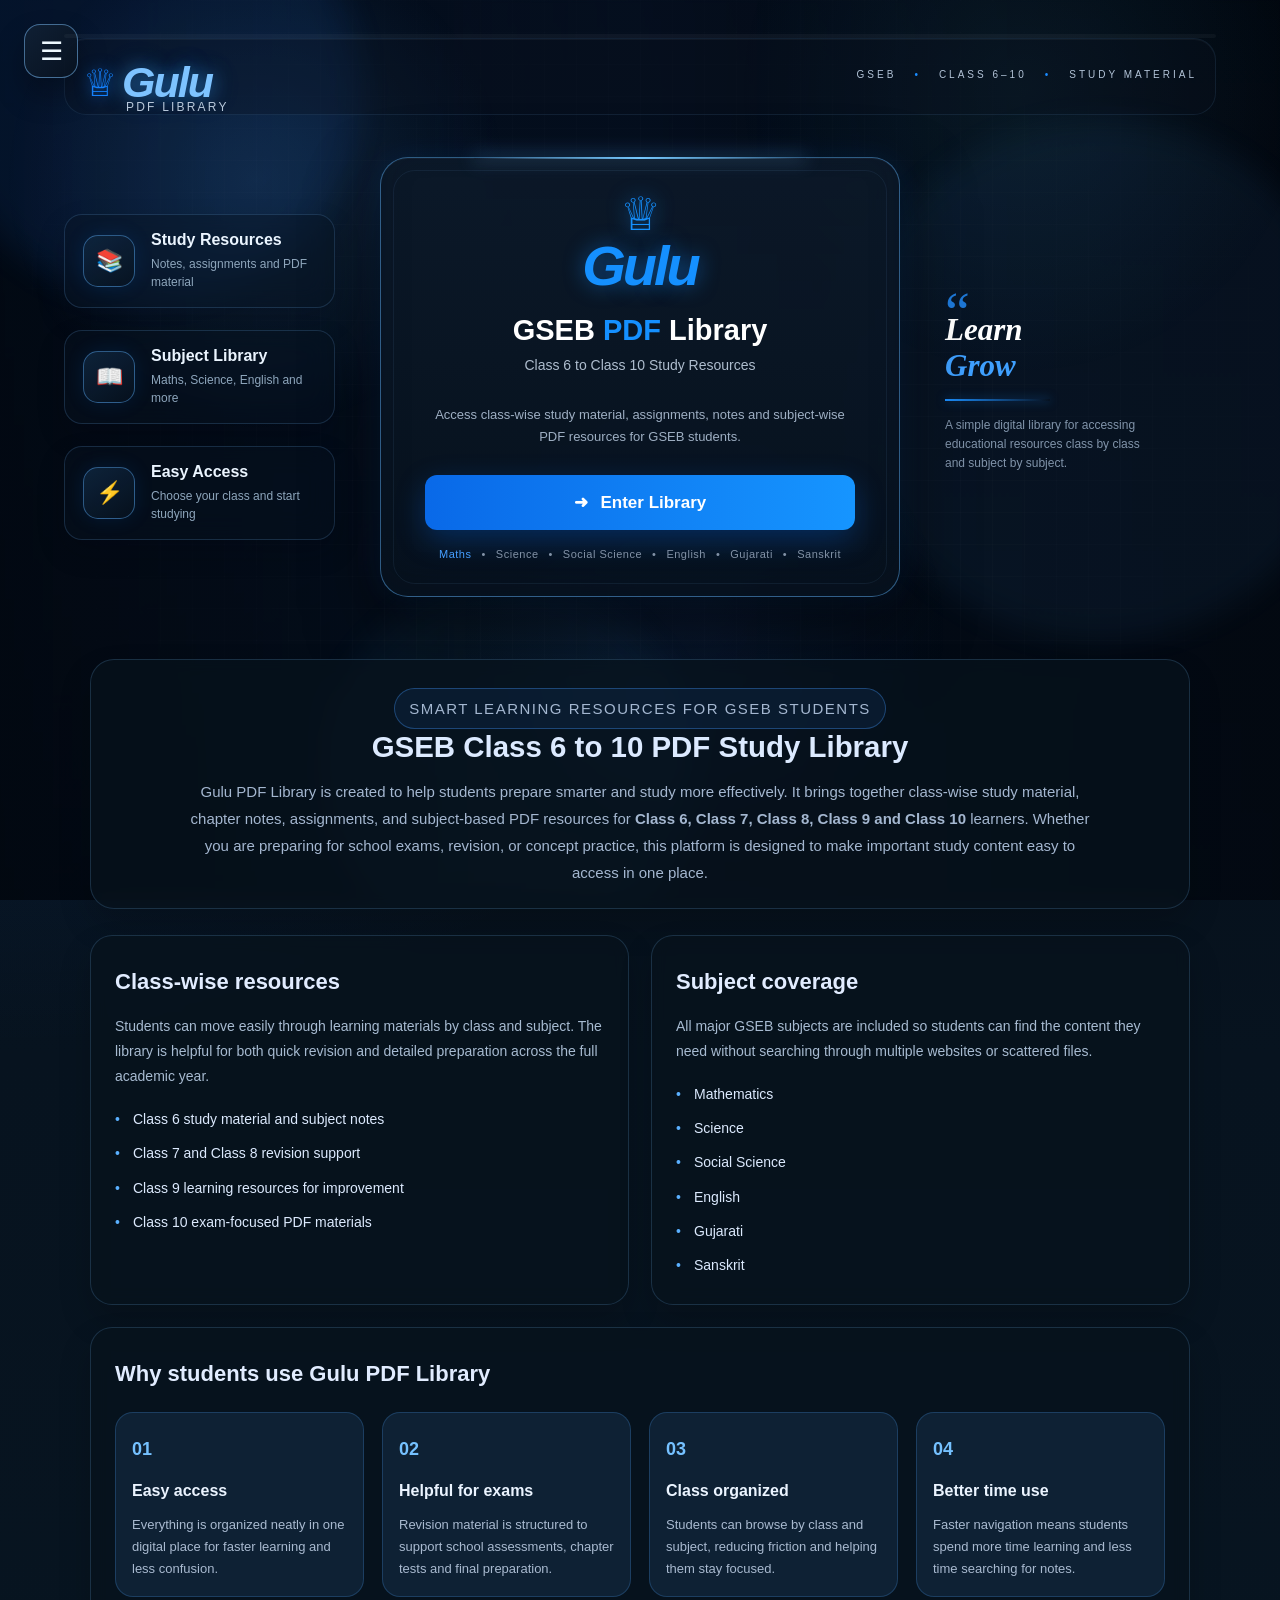
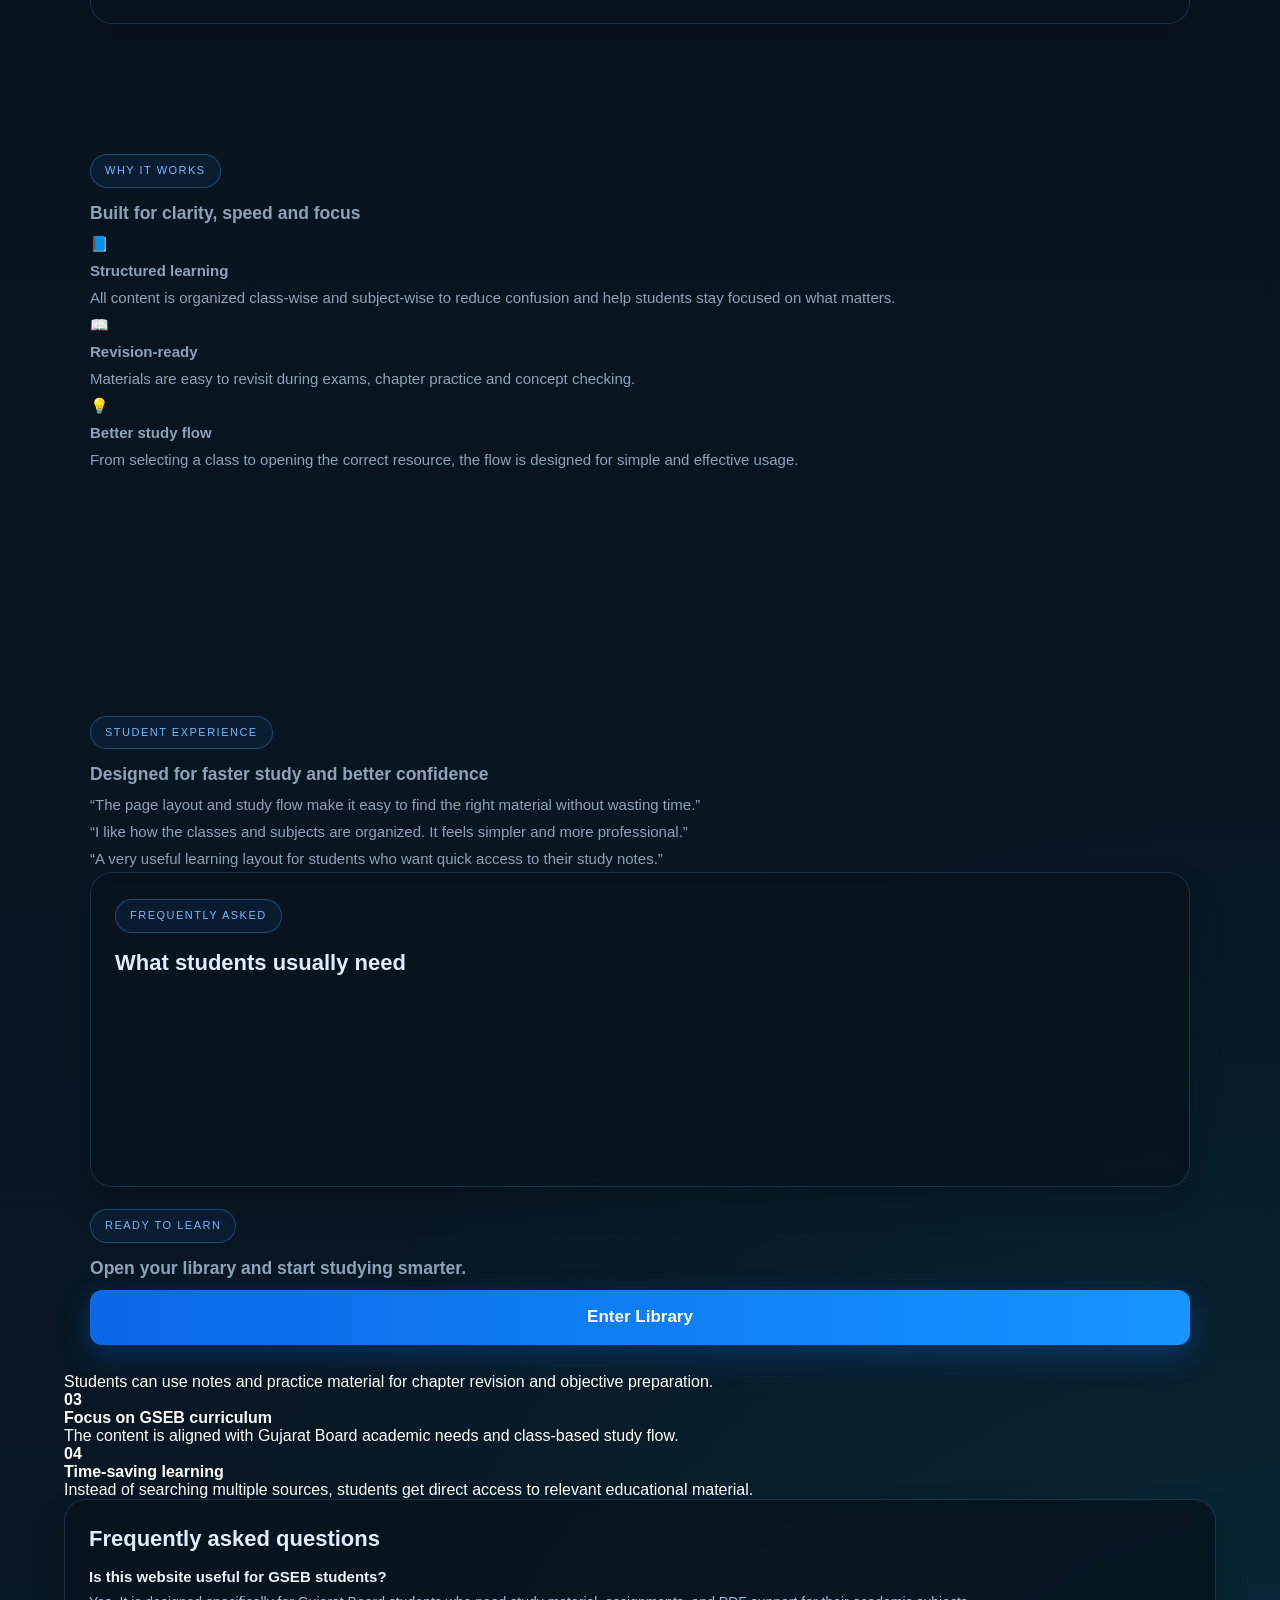
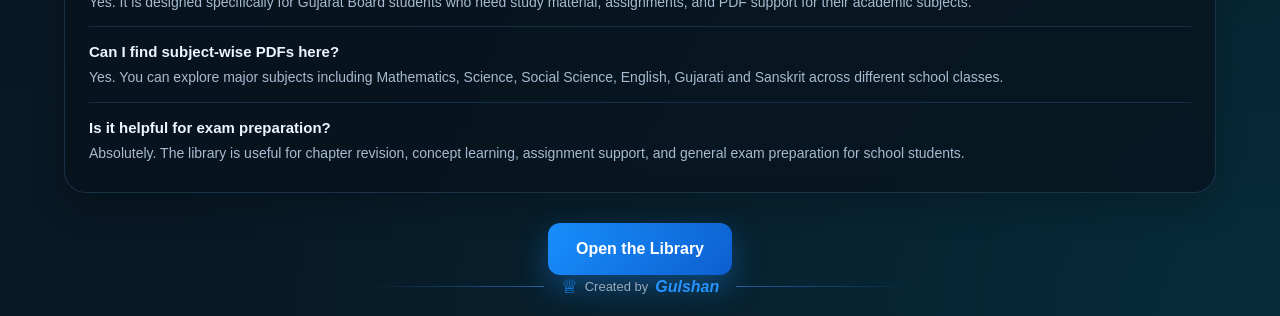
==== commit 0c7a9e94: "hh" ====
--- a/index.html
+++ b/index.html
@@ -180,6 +180,10 @@
     <!-- =====================================
          HEADER
     ====================================== -->
+
+    <div class="page-progress" aria-hidden="true">
+        <span id="pageProgressBar"></span>
+    </div>
 
     <header class="topbar">
 
@@ -885,6 +889,12 @@
 
 
 <!-- =========================================
+     GLOBAL ENHANCEMENTS
+========================================== -->
+
+<script src="./js/script.js"></script>
+
+<!-- =========================================
      BACKGROUND MUSIC
 ========================================== -->
 
--- a/css/style.css
+++ b/css/style.css
@@ -324,6 +324,27 @@
     box-shadow: 0 20px 36px rgba(10, 86, 180, 0.26);
 }
 
+.page-progress {
+    position: sticky;
+    top: 0;
+    z-index: 120;
+    width: 100%;
+    height: 4px;
+    overflow: hidden;
+    background: rgba(255, 255, 255, 0.04);
+    border-radius: 999px;
+    margin: 6px auto 0;
+    max-width: 1280px;
+}
+
+#pageProgressBar {
+    display: block;
+    width: 0;
+    height: 100%;
+    background: linear-gradient(90deg, #3cc4ff, #4d8dff, #125ce2);
+    box-shadow: 0 0 18px rgba(77, 141, 255, 0.75);
+    transition: width 0.15s ease-out;
+}
 
 .side-menu-panel {
     position: absolute;
@@ -390,6 +411,48 @@
     transform: translateX(4px);
 }
 
+.side-menu-panel a.active {
+    background: linear-gradient(135deg, rgba(29, 107, 196, 0.28), rgba(35, 82, 164, 0.14));
+    border-color: rgba(116, 195, 255, 0.26);
+    box-shadow: inset 0 0 0 1px rgba(125, 207, 255, 0.16);
+}
+
+#guluToast {
+    position: fixed;
+    left: 50%;
+    bottom: 28px;
+    transform: translateX(-50%) translateY(18px);
+    z-index: 200;
+    min-width: 240px;
+    max-width: 420px;
+    padding: 12px 18px;
+    border-radius: 12px;
+    background: rgba(9, 23, 35, 0.96);
+    border: 1px solid rgba(120, 195, 255, 0.28);
+    color: #edf8ff;
+    font-size: 13px;
+    font-weight: 600;
+    box-shadow: 0 18px 35px rgba(0, 0, 0, 0.3);
+    opacity: 0;
+    pointer-events: none;
+    transition: opacity 0.25s ease, transform 0.25s ease;
+}
+
+#guluToast.visible {
+    opacity: 1;
+    transform: translateX(-50%) translateY(0);
+}
+
+.soft-reveal {
+    opacity: 0;
+    transform: translateY(16px);
+    transition: opacity 0.6s ease, transform 0.7s ease;
+}
+
+.soft-reveal.visible {
+    opacity: 1;
+    transform: translateY(0);
+}
 
 .brand {
     display: flex;
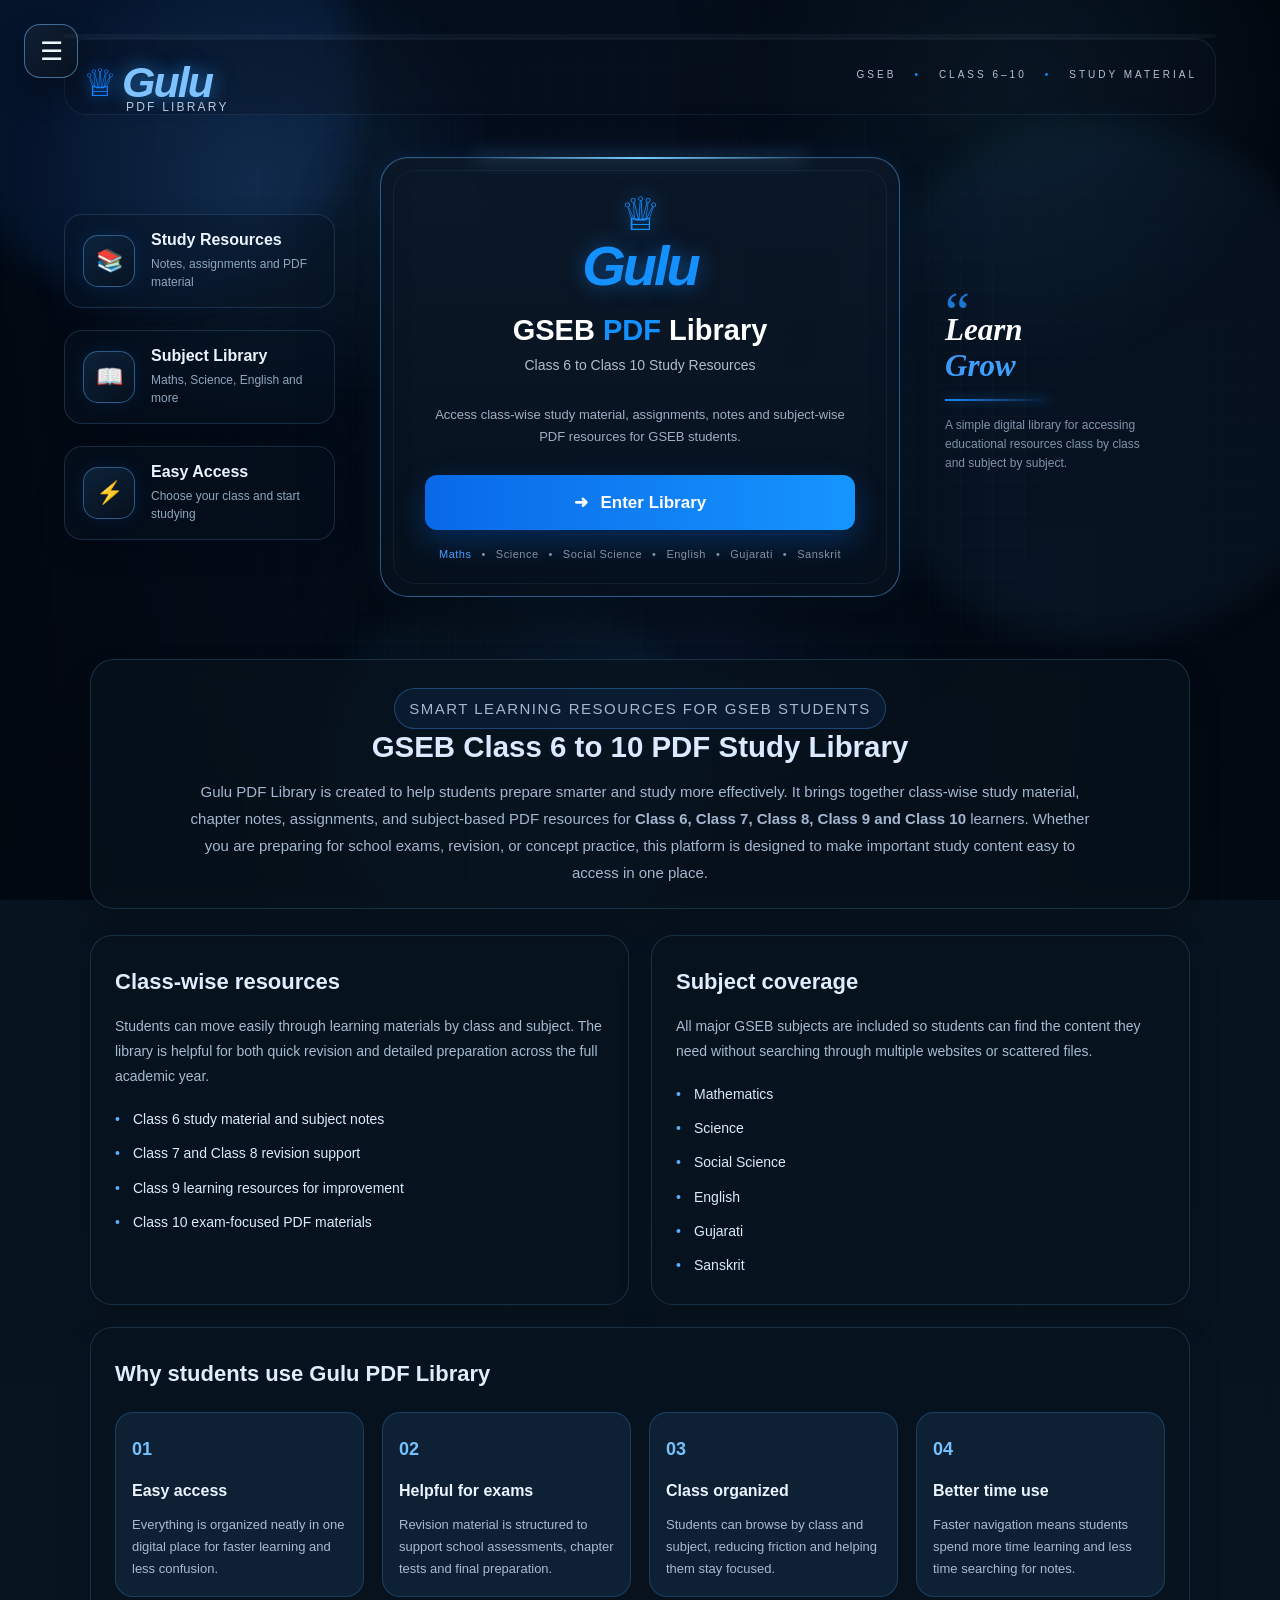
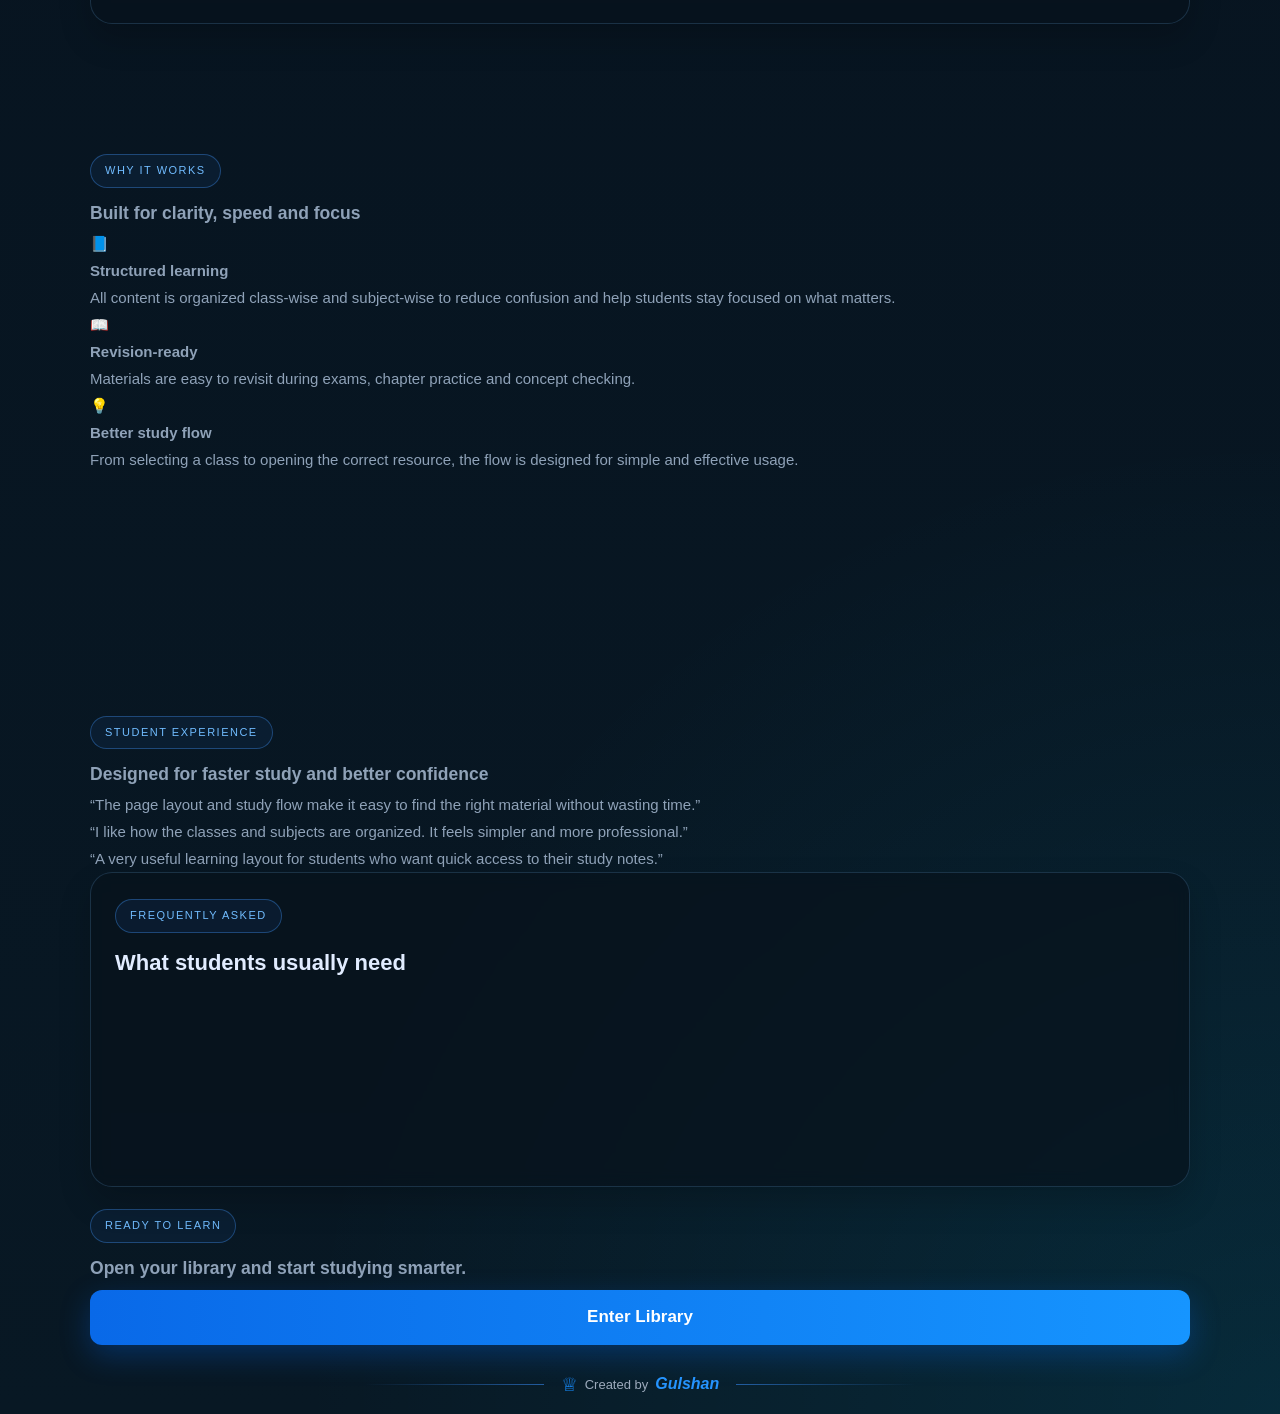
==== commit a6c0b5ab: "gg" ====
--- a/index.html
+++ b/index.html
@@ -749,71 +749,6 @@
 
     </section>
 
-                    <p>Students can use notes and practice material for chapter revision and objective preparation.</p>
-                </div>
-
-                <div>
-                    <strong>03</strong>
-                    <h4>Focus on GSEB curriculum</h4>
-                    <p>The content is aligned with Gujarat Board academic needs and class-based study flow.</p>
-                </div>
-
-                <div>
-                    <strong>04</strong>
-                    <h4>Time-saving learning</h4>
-                    <p>Instead of searching multiple sources, students get direct access to relevant educational material.</p>
-                </div>
-
-            </div>
-
-        </article>
-
-
-        <div class="faq-box">
-
-            <h3>
-                Frequently asked questions
-            </h3>
-
-            <dl class="faq-list">
-
-                <div>
-                    <dt>Is this website useful for GSEB students?</dt>
-                    <dd>
-                        Yes. It is designed specifically for Gujarat Board students who need study material,
-                        assignments, and PDF support for their academic subjects.
-                    </dd>
-                </div>
-
-                <div>
-                    <dt>Can I find subject-wise PDFs here?</dt>
-                    <dd>
-                        Yes. You can explore major subjects including Mathematics, Science, Social Science,
-                        English, Gujarati and Sanskrit across different school classes.
-                    </dd>
-                </div>
-
-                <div>
-                    <dt>Is it helpful for exam preparation?</dt>
-                    <dd>
-                        Absolutely. The library is useful for chapter revision, concept learning, assignment support,
-                        and general exam preparation for school students.
-                    </dd>
-                </div>
-
-            </dl>
-
-        </div>
-
-
-        <div class="cta-wrap">
-            <a href="classes.html" class="cta-link">
-                Open the Library
-            </a>
-        </div>
-
-    </section>
-
 
 
     <!-- =====================================
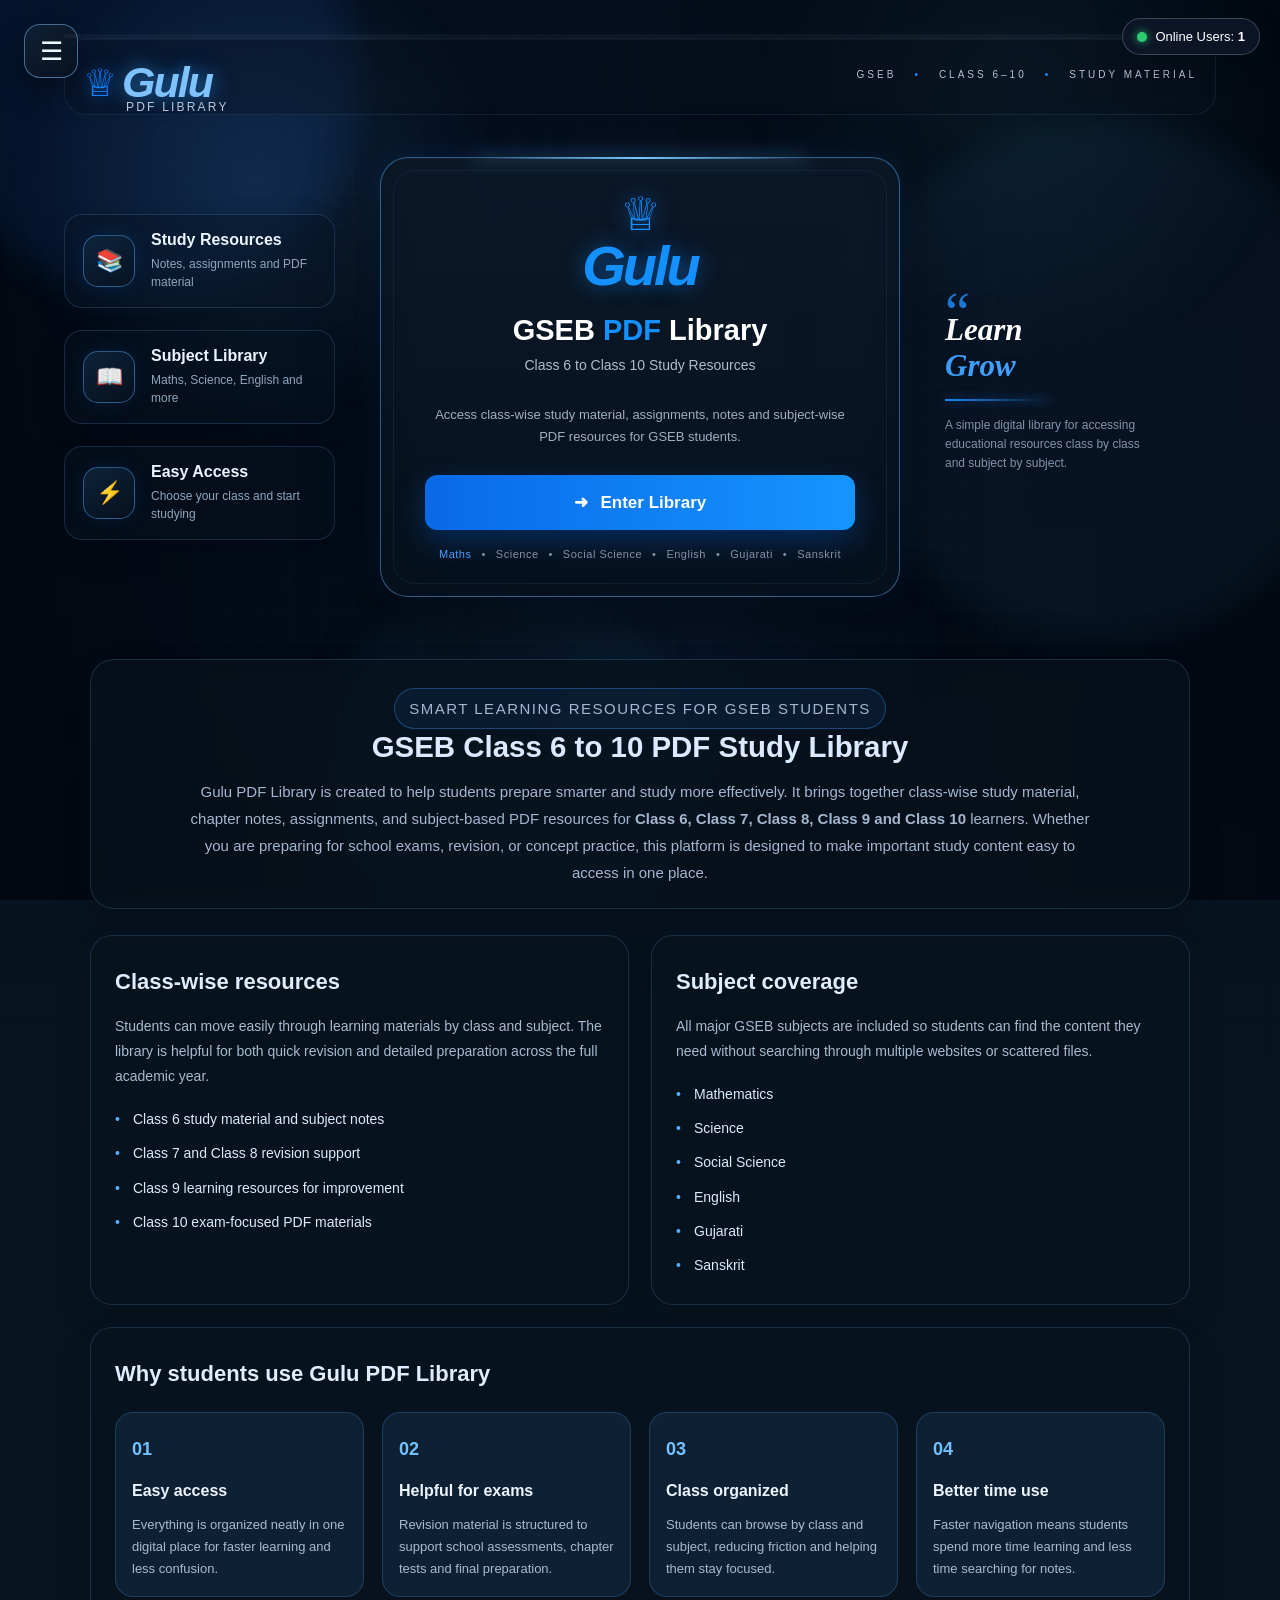
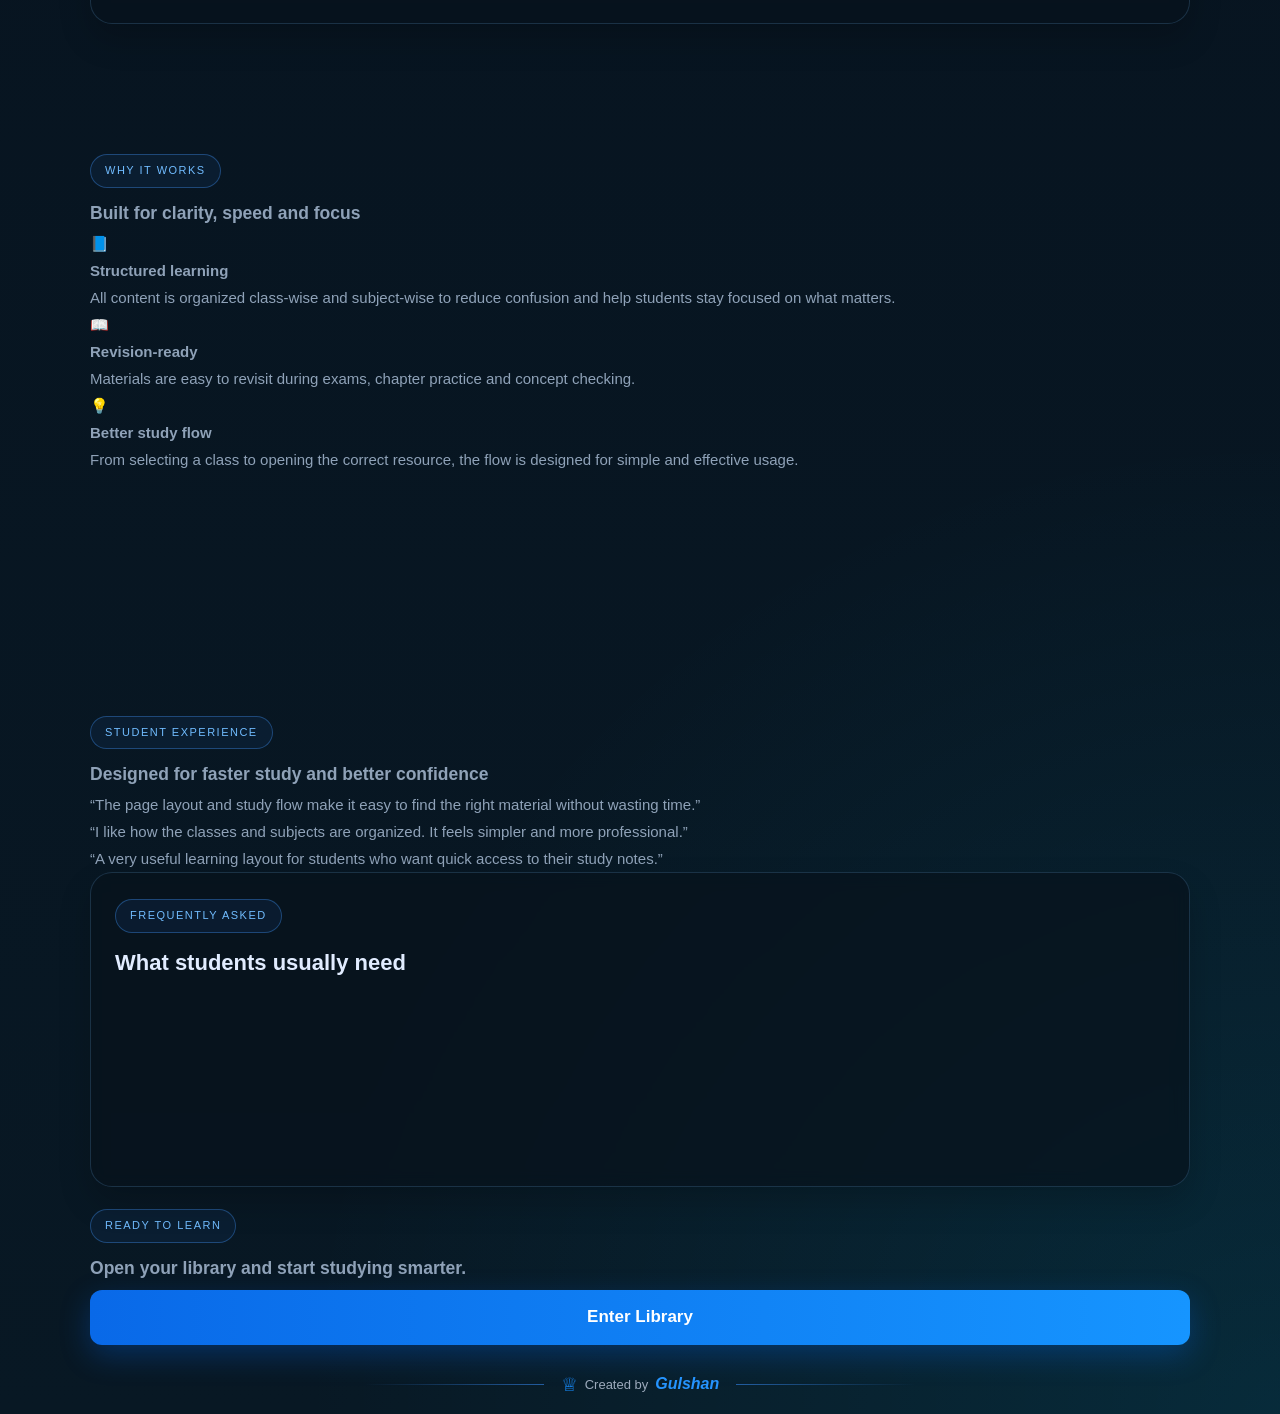
==== commit e4c45ee3: "v" ====
--- a/index.html
+++ b/index.html
@@ -31,7 +31,7 @@
 
     <meta
         name="keywords"
-        content="Gulu PDF Library, GSEB study material, GSEB Class 6 to 10, Gujarat Board notes, Class 6 PDF, Class 7 PDF, Class 8 PDF, Class 9 PDF, Class 10 PDF, Maths PDF, Science PDF, Social Science PDF, English PDF, Gujarati PDF, Sanskrit PDF, GSEB assignments, GSEB questions, student study resources"
+        content="Gulu PDF Library, GSEB study material, GSEB Class 6 to 10, Gujarat Board notes, Class 6 PDF, Class 7 PDF, Class 8 PDF, Class 9 PDF, Class 10 PDF, Maths PDF, Science PDF, Social Science PDF, English PDF, Gujarati PDF, Sanskrit PDF, GSEB assignments, GSEB questions, student study resources, gulu pdf, GULU PDF, GSEB PDF library, GSEB PDF resources, GSEB notes, GSEB study guide, GSEB exam preparation, GSEB revision material, GSEB educational PDFs, GSEB learning resources, GSEB subject PDFs, GSEB class-wise PDFs, GSEB chapter notes, GSEB study support, GSEB academic resources, GSEB student help, GSEB educational content, GSEB PDF downloads, GSEB study tools, GSEB learning aids, GSEB exam resources, GSEB study materials online, GSEB PDF library for students, GSEB educational PDFs for Class 6 to 10, GSEB subject-wise study material, GSEB notes and assignments, GSEB learning platform, GSEB student resources online, GSEB academic support, GSEB study content, GSEB PDF library access, GSEB educational resources for students, GSEB study materials for Class 6 to 10, GSEB subject-wise PDFs, GSEB notes and assignments online, GSEB learning resources for students, GSEB academic content, GSEB study aids, GSEB educational support, GSEB PDF library for Class 6 to 10, GSEB study materials and resources, GSEB subject-wise study guides, GSEB notes and assignments for students, GSEB learning platform for Class 6 to 10, GSEB student resources and support, GSEB academic content and study aids, "
     >
 
     <meta
@@ -138,7 +138,6 @@
     <div class="grid-glow"></div>
 </div>
 
-
 <!-- =========================================
      BACKGROUND VIDEO
 ========================================== -->
@@ -249,6 +248,7 @@
             <a href="index.html">Home</a>
             <a href="about.html">About</a>
             <a href="contact.html">Contact</a>
+            <a href="chat.html">Chat</a>
             <a href="#">Settings</a>
             <a href="#">Profile</a>
 
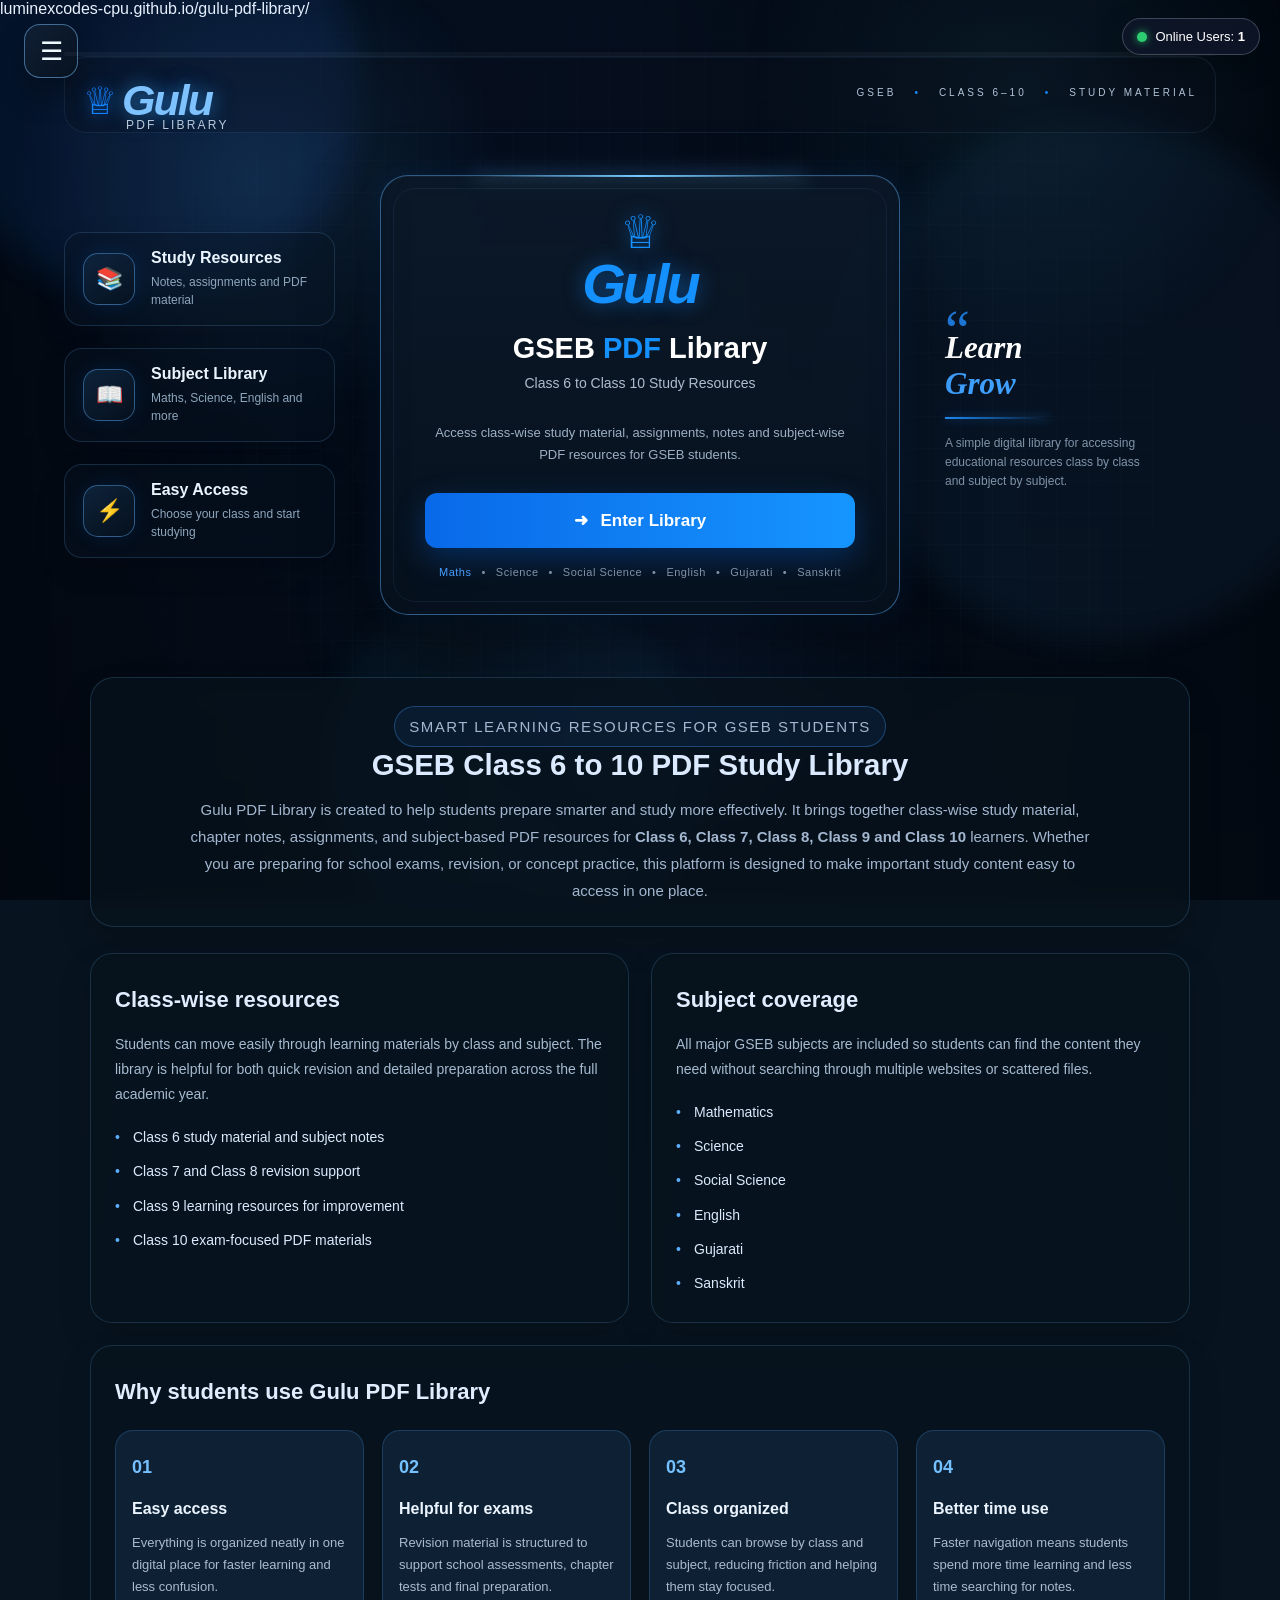
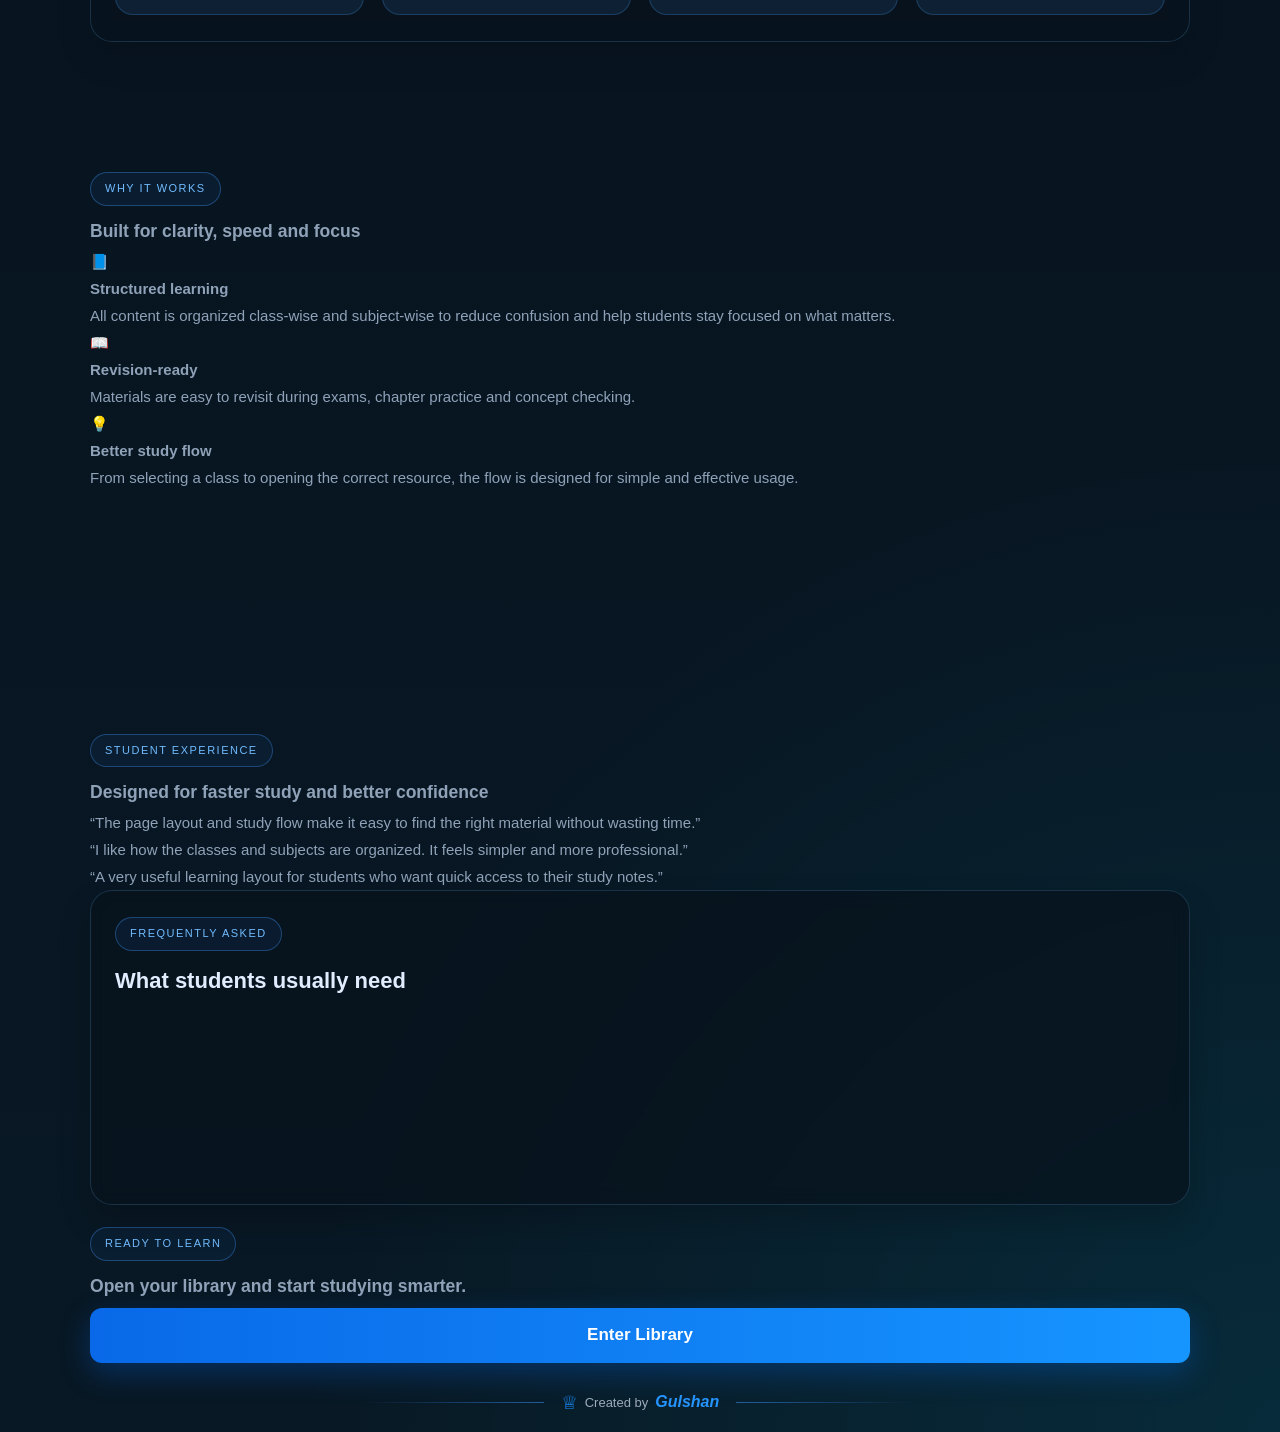
==== commit af2b469b: "f" ====
--- a/index.html
+++ b/index.html
@@ -49,7 +49,7 @@
 
     <link
         rel="canonical"
-        href="https://luminexcodes-cpu.github.io/PDF_VIEWER_WEBSITE/"
+        href="https://"
     >
 
 
@@ -72,7 +72,7 @@
 
     <meta
         property="og:url"
-        content="https://luminexcodes-cpu.github.io/PDF_VIEWER_WEBSITE/"
+        content="https://luminexcodes-cpu.github.io/gulu-pdf-library/"
     >
 
     <meta
@@ -82,7 +82,7 @@
 
     <meta
         property="og:image"
-        content="https://luminexcodes-cpu.github.io/PDF_VIEWER_WEBSITE/logo.png"
+        content="https://luminexcodes-cpu.github.io/gulu-pdf-library/logo.png"
     >
 
 
@@ -110,21 +110,20 @@
     >
 
 
-    <!-- Structured Data -->
-
-    <script type="application/ld+json">
-    {
-        "@context": "https://schema.org",
-        "@type": "WebSite",
-        "name": "Gulu PDF Library",
-        "url": "https://luminexcodes-cpu.github.io/PDF_VIEWER_WEBSITE/",
-        "description": "Study material and PDF library for GSEB students from Class 6 to Class 10.",
-        "publisher": {
-            "@type": "Person",
-            "name": "Gulshan"
-        }
-    }
-    </script>
+  <script type="application/ld+json">
+{
+  "@context": "https://schema.org",
+  "@type": "WebSite",
+  "name": "Gulu PDF Library",
+  "url": "https://luminexcodes-cpu.github.io/gulu-pdf-library/",
+  "description": "Study material and PDF library for GSEB students from class 6 to class 10.",
+  "publisher": {
+    "@type": "Person",
+    "name": "Gulshan"
+  }
+}
+</script>
+
 
 </head>
 
@@ -136,7 +135,7 @@
     <span class="orb orb-two"></span>
     <span class="orb orb-three"></span>
     <div class="grid-glow"></div>
-</div>
+</div>luminexcodes-cpu.github.io/gulu-pdf-library/
 
 <!-- =========================================
      BACKGROUND VIDEO
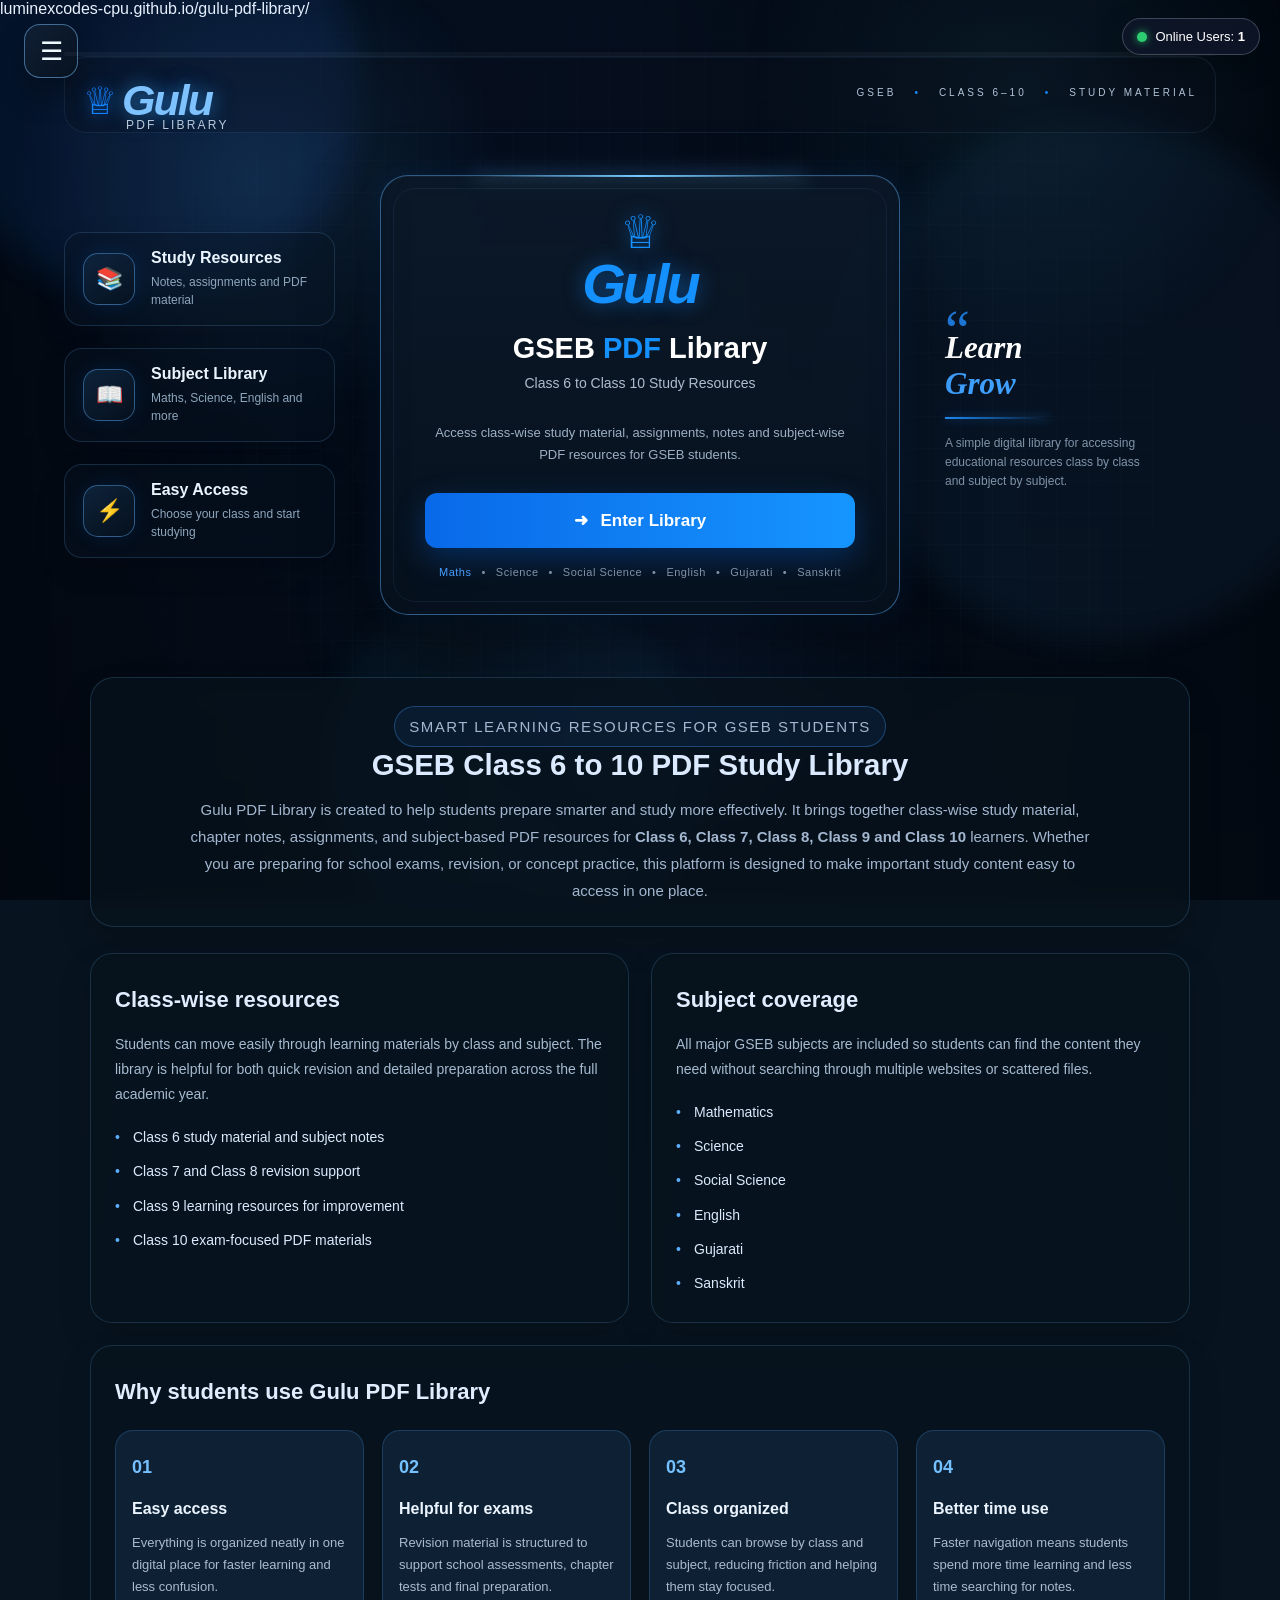
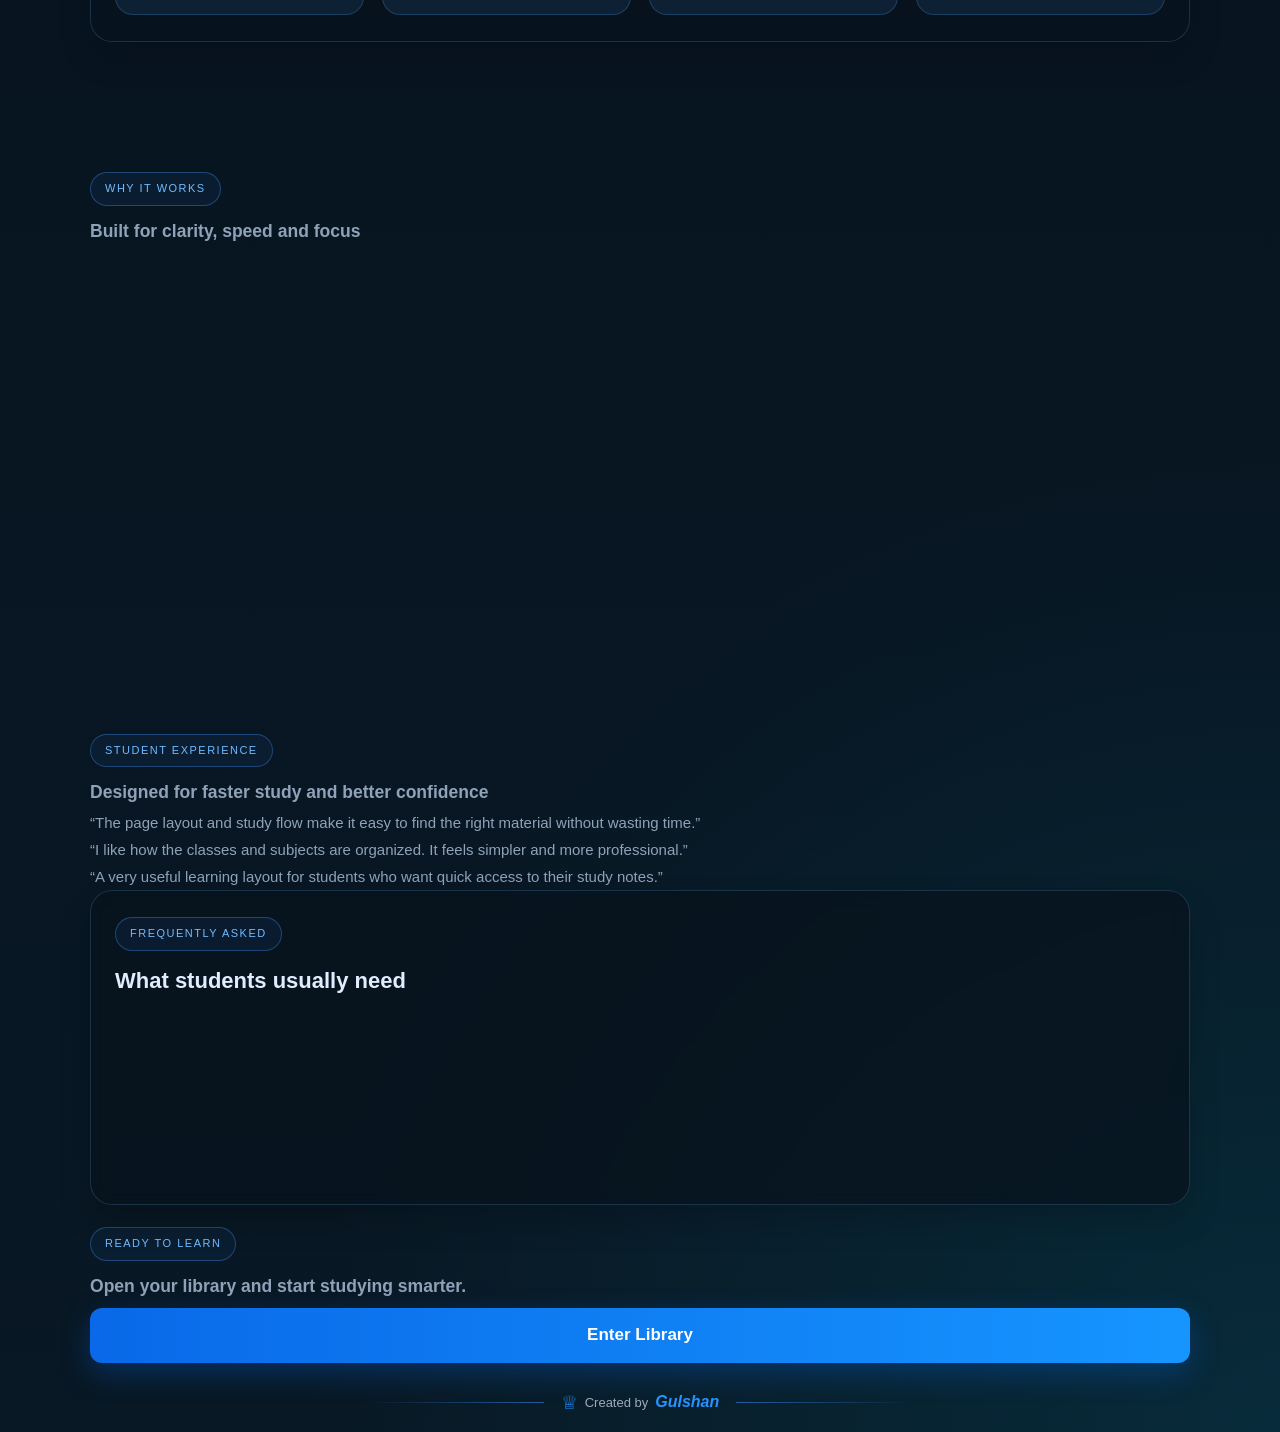
==== commit 42f9edb3: "v" ====
--- a/index.html
+++ b/index.html
@@ -791,21 +791,6 @@
 
 <script>
 
-    const sideMenu = document.getElementById("sideMenu");
-    const menuToggle = document.getElementById("menuToggle");
-
-    menuToggle.addEventListener("click", function () {
-        const isOpen = sideMenu.classList.toggle("open");
-        menuToggle.setAttribute("aria-expanded", String(isOpen));
-    });
-
-    document.addEventListener("click", function (event) {
-        if (!sideMenu.contains(event.target)) {
-            sideMenu.classList.remove("open");
-            menuToggle.setAttribute("aria-expanded", "false");
-        }
-    });
-
     document
         .getElementById("enterLibraryBtn")
         .addEventListener(
